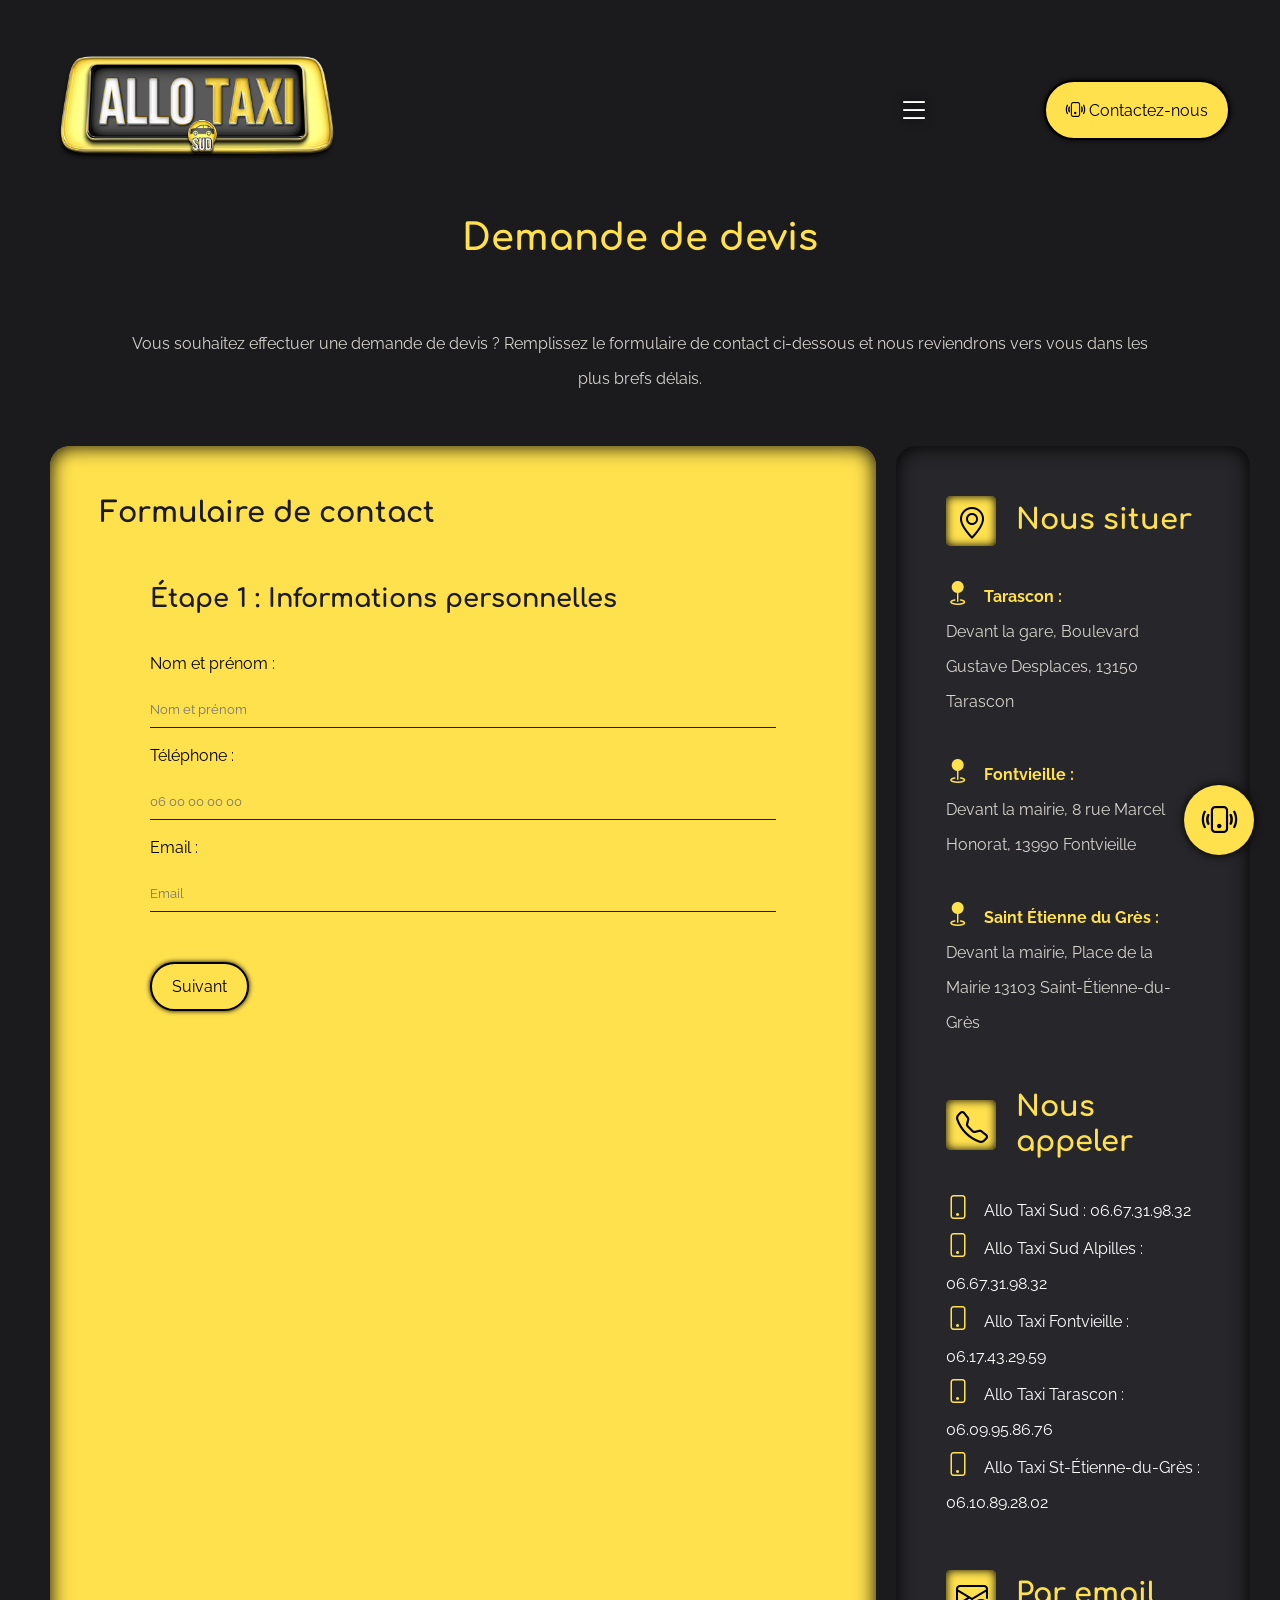
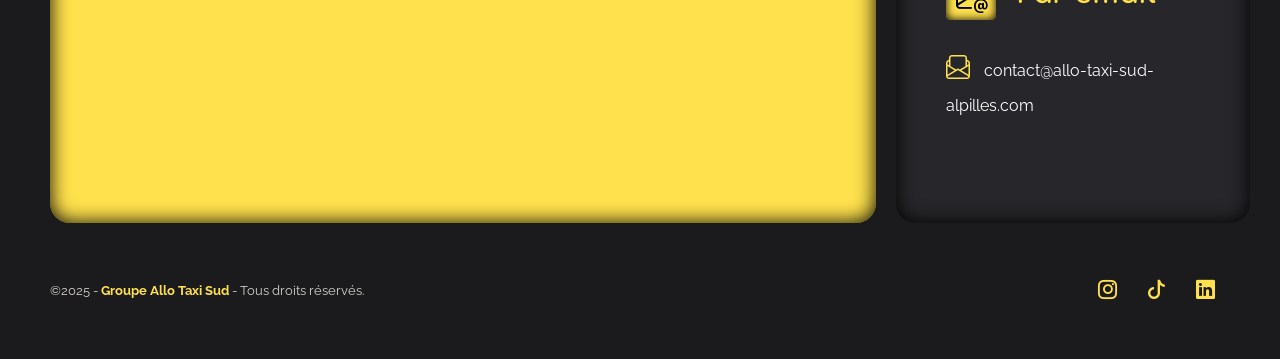
==== demande-de-devis.html @ 27129e54 "Modif styles, images, ajout pages" ====
<!DOCTYPE html>
<html lang="fr">
  <head>
    <meta charset="UTF-8" />
    <meta name="viewport" content="width=device-width, initial-scale=1.0" />
    <title>
      Demande de devis | Allo Taxi Sud Alpilles - Votre taxi 7 jours/7 à
      Tarascon, Fontvieille Saint-Étienne-du-Grès & les Alpilles
    </title>
    <meta
      name="description"
      content="Obtenez un devis gratuit pour votre trajet avec Allo Taxi Sud Alpilles. Disponible 7j/7 à Tarascon, Fontvieille, Saint-Étienne-du-Grès et dans toute la région des Alpilles. Trajets toutes distances, confort et ponctualité garantis." />
    <meta
      name="keywords"
      content="demande de devis taxi, taxi Tarascon, taxi Fontvieille, taxi Saint-Étienne-du-Grès, taxi Alpilles, taxi VTC Alpilles, transport médical, devis transport VSL, devis taxi mariage, Allo Taxi Sud, devis taxi personnalisé" />

    <meta name="author" content="Allo Taxi Sud" />
    <meta name="robots" content="index, follow" />
    <link rel="canonical" href="https://www.allo-taxi-sud-alpilles.com/" />
    <meta name="language" content="fr" />

    <!-- Favicon -->
    <link
      rel="shortcut icon"
      href="./assets/images/allo-taxi-favicon.png"
      type="image/png" />

    <!-- Open Graph (Facebook & LinkedIn) -->
    <meta
      property="og:title"
      content="Demande de devis | Allo Taxi Sud Alpilles" />
    <meta
      property="og:description"
      content="Besoin d’un devis taxi à Tarascon, Fontvieille, ou les Alpilles ? Obtenez votre estimation gratuite avec Allo Taxi Sud Alpilles, service 7j/7." />
    <meta property="og:type" content="website" />
    <meta
      property="og:url"
      content="https://www.allo-taxi-sud-alpilles.com/demande-de-devis.html" />
    <meta
      property="og:image"
      content="https://www.allo-taxi-sud-alpilles.com/assets/images/logo-allo-taxi.png" />
    <meta property="og:locale" content="fr_FR" />

    <!-- Twitter Card -->
    <meta name="twitter:card" content="summary_large_image" />
    <meta
      name="twitter:title"
      content="Demande de devis | Allo Taxi Sud Alpilles" />
    <meta
      name="twitter:description"
      content="Remplissez notre formulaire pour un devis rapide et gratuit pour vos trajets toutes distances dans les Alpilles." />
    <meta
      name="twitter:image"
      content="https://www.allo-taxi-sud-alpilles.com/assets/images/logo-allo-taxi.png" />
    <meta name="twitter:site" content="@AlloTaxiSud" />

    <!-- PWA / Apple mobile settings -->
    <meta name="apple-mobile-web-app-title" content="Allo Taxi Sud" />
    <meta name="apple-mobile-web-app-capable" content="yes" />
    <meta name="theme-color" content="#1b1b1e" />
    <link rel="shortcut icon" href="./assets/images/allo-taxi-favicon.png" />
    <link
      rel="stylesheet"
      href="https://cdn.jsdelivr.net/npm/bootstrap-icons@1.12.1/font/bootstrap-icons.min.css" />

    <link rel="stylesheet" href="./assets/styles/index.css" />
  </head>
  <body id="demande-de-devis">
    <header>
      <a href="./index.html">
        <div class="logo">
          <img
            src="./assets/images/logo-allo-taxi.png"
            loading="lazy"
            alt="Logo Allo Taxi Sud" />
        </div>
      </a>
      <div class="navigation">
        <div class="toggle-nav">
          <i id="opennav" class="bi bi-list"></i>
          <i id="closenav" class="bi bi-x-circle"></i>
        </div>
        <nav>
          <ul>
            <li>
              <a href="./index.html"><i class="bi bi-house"></i> </a>
            </li>
            <li><a href="./index.html#a-propos">Qui sommes-nous ?</a></li>
            <li><a href="./index.html#services"> Nos services </a></li>
            <li><a href="./index.html#nos-vehicules"> Nos véhicules </a></li>
            <li><a href="./demande-de-devis.html"> Demande de Devis </a></li>
          </ul>
        </nav>
      </div>
      <div class="button-header">
        <a class="button-link" href="tel:+33667319832"
          ><i class="bi bi-phone-vibrate"></i> Contactez-nous</a
        >
      </div>
    </header>
    <main role="main">
      <div class="title-page">
        <h1>Demande de devis</h1>
      </div>

      <div class="intro">
        <p>
          Vous souhaitez effectuer une demande de devis ? Remplissez le
          formulaire de contact ci-dessous et nous reviendrons vers vous dans
          les plus brefs délais.
        </p>
      </div>

      <div id="demande-grid">
        <section class="card-yellow">
          <h2>Formulaire de contact</h2>
          <form
            action="https://formspree.io/f/xkgrpjwk"
            method="POST"
            id="multiStepForm">
            <div class="form-step active">
              <h3>Étape 1 : Informations personnelles</h3>
              <label for="name">Nom et prénom : </label>
              <input
                type="text"
                name="name"
                id="name"
                placeholder="Nom et prénom"
                required />

              <label for="telephone">Téléphone :</label>
              <input
                type="tel"
                name="telephone"
                id="telephone"
                placeholder="06 00 00 00 00"
                required />

              <label for="email"> Email : </label>
              <input
                type="email"
                name="email"
                id="email"
                placeholder="Email"
                required />
              <div class="flex-box">
                <button type="button" class="next button-simple">
                  Suivant
                </button>
              </div>
            </div>

            <div class="form-step">
              <h3>Informations sur le trajet</h3>
              <label for="date-depart"> Date de départ : </label>
              <input type="date" name="date-depart" id="date-depart" required />

              <label for="heure-depart">Heure de départ : </label>
              <input
                type="time"
                name="heure-depart"
                id="heure-depart"
                required />

              <label for="lieu-depart"> Lieu de départ : </label>
              <input type="text" name="lieu-depart" id="lieu-depart" required />

              <label for="lieu-destination">
                Destination (lieu d'arrivée) :
              </label>
              <input
                type="text"
                name="lieu-destination"
                id="lieu-destination"
                required />

              <label for="type-de-trajet"> Type de trajet : </label>
              <select name="type-de-trajet" id="type-de-trajet" required>
                <option value="selector" disabled selected>
                  Sélectionner un type de trajet
                </option>
                <option value="aller">Aller</option>
                <option value="retour">Aller-retour</option>
              </select>

              <label for="heure-retour">
                Heure de retour prévue (si retour uniquement) :
              </label>
              <input type="time" name="heure-retour" id="heure-retour" />

              <div class="flex-box">
                <button type="button" class="prev button-simple">
                  Précédent
                </button>
                <button type="button" class="next button-simple">
                  Suivant
                </button>
              </div>
            </div>

            <div class="form-step">
              <h3>Informations sur le(s) passager(s)</h3>
              <label for="nb-passagers"> Nombre(s) de passager(s) : </label>
              <input
                type="number"
                name="nb-passagers"
                id="nb-passagers"
                min="1"
                max="100"
                required />

              <label for="nb-passagers-mobilite-reduite">
                Nombre(s) de passager(s) à mobilité réduite :
              </label>
              <input
                type="number"
                name="nb-passagers-mobilite-reduite"
                id="nb-passagers-mobilite-reduite"
                min="0"
                max="100"
                required />

              <label for="nb-enfants">
                Nombre(s) d'enfant(s) de moins de 12 ans :
              </label>
              <input
                type="number"
                name="nb-enfants"
                id="nb-enfants"
                min="0"
                max="100"
                required />

              <label for="nb-sieges-enfants">
                Nombre(s) de siège(s) enfant nécessaire(s) :</label
              >
              <input
                type="number"
                name="nb-sieges-enfants"
                id="nb-sieges-enfants"
                min="0"
                max="100"
                required />

              <label for="nb-bebe-enfants">
                Nombre(s) de siège(s) bébé nécessaire(s) :
              </label>
              <input
                type="number"
                name="nb-bebe-enfants"
                id="nb-bebe-enfants"
                min="0"
                max="100"
                required />

              <label for="nb-bagages"> Nombre(s) de bagage(s) : </label>
              <input
                type="number"
                name="nb-bagages"
                id="nb-bagages"
                min="0"
                max="100"
                required />
              <div class="flex-box">
                <button type="button" class="prev button-simple">
                  Précédent
                </button>
                <button type="button" class="next button-simple">
                  Suivant
                </button>
              </div>
            </div>

            <div class="form-step">
              <h3>Informations complémentaires</h3>
              <label for="message">Précisez votre demande si besoin : </label>
              <textarea
                name="message"
                id="message"
                cols="30"
                rows="5"
                placeholder="Précisez votre demande si besoin..."
                required></textarea>
              <div class="flex-box">
                <button type="button" class="prev button-simple">
                  Précédent
                </button>
                <button type="submit" class="button-simple">
                  Envoyer ma demande
                </button>
              </div>
            </div>
          </form>
        </section>
        <section class="card" id="coordonnes">
          <div class="item-contact">
            <div class="title-item">
              <i class="bi bi-geo-alt"></i>
              <h2>Nous situer</h2>
            </div>
            <ul>
              <li>
                <i class="bi bi-geo-fill"></i>
                <span> Tarascon : </span><br />
                Devant la gare, Boulevard Gustave Desplaces, 13150 Tarascon
                <br /><br />
              </li>
              <li>
                <i class="bi bi-geo-fill"></i>
                <span> Fontvieille : </span><br />
                Devant la mairie, 8 rue Marcel Honorat, 13990 Fontvieille
                <br /><br />
              </li>
              <li>
                <i class="bi bi-geo-fill"></i>
                <span> Saint Étienne du Grès : </span><br />
                Devant la mairie, Place de la Mairie 13103 Saint-Étienne-du-Grès
              </li>
            </ul>
          </div>
          <div class="item-contact">
            <div class="title-item">
              <i class="bi bi-telephone"></i>
              <h2>Nous appeler</h2>
            </div>
            <ul>
              <li>
                <i class="bi bi-phone"></i>

                <a href="tel:0667319832">Allo Taxi Sud : 06.67.31.98.32</a>
              </li>
              <li>
                <i class="bi bi-phone"></i>

                <a href="tel:0667319832"
                  >Allo Taxi Sud Alpilles : 06.67.31.98.32</a
                >
              </li>
              <li>
                <i class="bi bi-phone"></i>

                <a href="tel:0617432959"
                  >Allo Taxi Fontvieille : 06.17.43.29.59</a
                >
              </li>
              <li>
                <i class="bi bi-phone"></i>

                <a href="tel:0609958676">Allo Taxi Tarascon : 06.09.95.86.76</a>
              </li>
              <li>
                <i class="bi bi-phone"></i>

                <a href="tel:0610892802">
                  Allo Taxi St-Étienne-du-Grès : 06.10.89.28.02</a
                >
              </li>
            </ul>
          </div>
          <div class="item-contact">
            <div class="title-item">
              <i class="bi bi-envelope-at"></i>
              <h2>Par email</h2>
            </div>
            <ul>
              <li>
                <i class="bi bi-envelope-paper"></i>

                <a href="mailto:contact@allo-taxi-sud-alpilles.com">
                  contact@allo-taxi-sud-alpilles.com</a
                >
              </li>
            </ul>
          </div>
        </section>
      </div>
    </main>
    <footer>
      <div class="copyright">
        <p>
          ©2025 - <a href="./index.html">Groupe Allo Taxi Sud</a> - Tous droits
          réservés.
        </p>
      </div>
      <div class="link-social">
        <ul>
          <!-- <li>
            <a href="https://www.facebook.com/allotaxisud"
              ><i class="bi bi-facebook"></i>
            </a>
          </li> -->
          <li>
            <a href="https://www.instagram.com/allotaxisud"
              ><i class="bi bi-instagram"></i>
            </a>
          </li>
          <li>
            <a href="https://www.tiktok.com/@allo_taxi_sud"
              ><i class="bi bi-tiktok"></i
            ></a>
          </li>
          <li>
            <a href="https://www.linkedin.com/in/allo-taxi-sud-80b5ba364/"
              ><i class="bi bi-linkedin"></i
            ></a>
          </li>
        </ul>
      </div>
    </footer>
    <div class="button-call">
      <a href="tel:0667319832"><i class="bi bi-phone-vibrate"></i></a>
    </div>

    <script src="./assets/js/index.js"></script>
  </body>
</html>
---- assets/styles/index.css ----
@font-face {
  font-family: "comfortaa";
  src: url(../fonts/comfortaa.ttf);
}
@font-face {
  font-family: "raleway";
  src: url(../fonts/raleway.ttf);
}
* {
  margin: 0;
  padding: 0;
  box-sizing: border-box;
  font-family: "raleway", "Trebuchet MS", "Lucida Sans Unicode", "Lucida Grande", "Lucida Sans", Arial, sans-serif;
  line-height: 35px;
}

body {
  background: #1b1b1e;
  color: #d7d4cc;
  position: relative;
}

h1,
h2,
h3,
h4,
h5,
h6 {
  font-family: "comfortaa", "Trebuchet MS", "Lucida Sans Unicode", "Lucida Grande", "Lucida Sans", Arial, sans-serif;
  margin-bottom: 20px;
}

h1 {
  font-size: 2.3rem;
}

h2 {
  font-size: 1.8rem;
  padding-bottom: 30px;
}

h3 {
  font-size: 1.6rem;
}

h4 {
  font-size: 1.4rem;
}

h5 {
  font-size: 1.2rem;
}

h6 {
  font-size: 1rem;
}

p,
a,
button {
  font-size: 1rem;
}

a,
button {
  cursor: pointer;
}

a {
  text-decoration: none;
}

header {
  padding: 50px 50px 0;
  display: grid;
  grid-template-columns: 1fr 5fr 1fr;
  gap: 10px;
  align-items: center;
}
header i {
  font-size: 1.2rem;
  font-weight: bold;
}
@media screen and (max-width: 1300px) {
  header {
    grid-template-columns: 1fr 2fr 1fr;
  }
}
@media screen and (max-width: 900px) {
  header {
    grid-template-columns: 2fr 1fr 3fr;
  }
}
header .logo {
  display: flex;
  justify-content: center;
  align-items: center;
}
header .logo img {
  width: 100%;
  transition: 0.2s ease;
}
header .logo img:hover {
  transform: scale(1.1);
  filter: drop-shadow(0 0 5px #fff);
}
header .navigation {
  display: flex;
  justify-content: end;
  align-items: center;
}
header .navigation .toggle-nav {
  display: none;
}
@media screen and (max-width: 1300px) {
  header .navigation .toggle-nav {
    display: flex;
    justify-content: end;
    text-align: left;
    position: absolute;
  }
}
header .navigation .toggle-nav i {
  font-size: 2rem;
  color: #fff;
  text-shadow: 0 0 10px #000;
}
header .navigation .toggle-nav #closenav {
  display: none;
}
@media screen and (max-width: 1300px) {
  header .navigation nav {
    display: none;
    width: 100%;
  }
}
header .navigation nav ul {
  display: flex;
  justify-content: center;
  align-items: center;
}
@media screen and (max-width: 1300px) {
  header .navigation nav ul {
    flex-direction: column;
    justify-content: center;
    align-items: center;
    top: 50px;
    background: #ffe14d;
  }
}
header .navigation nav ul li {
  list-style: none;
}
header .navigation nav ul li a {
  color: #fff;
  padding: 10px 20px;
  border-radius: 50px;
  transition: 0.2s ease;
  border: 2px solid transparent;
}
header .navigation nav ul li a:hover {
  border: 2px solid #000;
  background: #ffe14d;
  color: #000;
  transition: 0.2s ease;
  box-shadow: inset 0 0 5px #000;
}
header .button-header {
  display: flex;
  justify-content: end;
  align-items: center;
}
header .button-header button {
  display: flex;
  justify-content: center;
  align-items: center;
}
header .button-header button a {
  padding: 5px 20px;
}

footer {
  width: 100%;
  padding: 0 50px 50px;
  display: flex;
  justify-content: space-between;
  align-items: center;
}
@media screen and (max-width: 600px) {
  footer {
    display: block;
    text-align: center;
  }
}
footer p {
  font-size: 0.8rem;
}
@media screen and (max-width: 600px) {
  footer p {
    padding-bottom: 30px;
  }
}
footer p a {
  font-size: 0.8rem;
  color: #ffe14d;
  font-weight: bold;
  transition: 0.2s ease;
}
footer p a:hover {
  color: #fff;
}
footer ul {
  display: flex;
  justify-content: center;
  align-items: center;
}
footer ul li {
  list-style: none;
  padding: 0 5px;
}
footer ul li a {
  padding: 10px;
  color: #ffe14d;
  font-size: 1.2rem;
  border-radius: 10px;
  transition: 0.2s ease;
}
footer ul li a:hover {
  background: #ffe14d;
  color: #000;
  box-shadow: inset 0 0 5px #000;
}

.card,
.card-yellow {
  justify-content: center;
  align-items: center;
  margin: 50px;
  padding: 50px;
  border-radius: 20px;
  box-shadow: inset 0 0 20px #000;
}

.card {
  background: #27272b;
}
.card h1,
.card h2,
.card h3,
.card h4,
.card h5,
.card h6 {
  color: #ffe14d;
}
.card p,
.card a {
  color: #fff;
}

.card-yellow {
  background: #ffe14d;
}
.card-yellow h1,
.card-yellow h2,
.card-yellow h3,
.card-yellow h4,
.card-yellow h5,
.card-yellow h6 {
  color: #1b1b1e;
}
.card-yellow p,
.card-yellow a {
  color: #1b1b1e;
}

.cta {
  text-align: center;
}
.cta p {
  margin-bottom: 50px;
}

.button-simple {
  padding: 10px 20px;
  border: 2px solid #000;
  border-radius: 50px;
  background: #ffe14d;
  box-shadow: 0 0 5px #000;
  color: #000;
  transition: 0.2s ease;
}
.button-simple:hover {
  box-shadow: inset 0 0 5px #000;
}

.button-link {
  padding: 10px 20px;
  border: 2px solid #000;
  border-radius: 50px;
  box-shadow: 0 0 5px #000;
  background: #ffe14d;
  color: #000 !important;
  transition: 0.2s ease;
}
.button-link:hover {
  box-shadow: inset 0 0 5px #000;
}

.button-call {
  display: flex;
  justify-content: center;
  align-items: center;
  width: 70px;
  height: 70px;
  position: fixed;
  bottom: 5%;
  right: 2%;
  background: #ffe14d;
  box-shadow: 0 0 10px #000;
  color: #000;
  border-radius: 50%;
  transition: 0.2s ease;
}
.button-call a {
  display: flex;
  justify-content: center;
  align-items: center;
}
.button-call a i {
  font-size: 2.2rem;
  color: black;
}
.button-call:hover {
  box-shadow: inset 0 0 10px #000;
}

.title-page {
  width: 80%;
  margin: 50px auto;
  display: flex;
  justify-content: center;
  align-items: center;
  color: #ffe14d;
}

.intro {
  width: 80%;
  margin: 0 auto 50px;
  display: flex;
  justify-content: center;
  align-items: center;
  flex-direction: column;
  text-align: center;
}

.home #hero,
.home #tarifs-et-forfaits,
.home #reservation,
.home #nos-vehicules,
.home #actualites-et-blog {
  display: grid;
  grid-template-columns: 60% 40%;
  gap: 20px;
  padding: 0 !important;
}
.home #hero .text,
.home #tarifs-et-forfaits .text,
.home #reservation .text,
.home #nos-vehicules .text,
.home #actualites-et-blog .text {
  padding: 50px;
}
.home #hero .text p,
.home #tarifs-et-forfaits .text p,
.home #reservation .text p,
.home #nos-vehicules .text p,
.home #actualites-et-blog .text p {
  padding-bottom: 30px;
}
.home #hero img,
.home #tarifs-et-forfaits img,
.home #reservation img,
.home #nos-vehicules img,
.home #actualites-et-blog img {
  width: 100%;
  height: 100%;
  border-radius: 0 10px 10px 0;
}
.home #hero h2 {
  padding-bottom: 0;
}
.home #services .services-grid {
  display: grid;
  grid-template-columns: repeat(4, 1fr);
  gap: 20px;
}
.home #services .services-grid .service-item {
  display: flex;
  flex-direction: column;
  justify-content: center;
  align-items: center;
  padding: 30px;
  border-radius: 10px;
  box-shadow: inset 0 0 20px #000;
  text-align: center;
}
.home #services .services-grid .service-item i {
  padding-bottom: 20px;
  color: #ffe14d;
  font-size: 2.2rem;
}
.home #tarifs-et-forfaits .grid-tarif {
  display: grid;
  grid-template-columns: repeat(2, 1fr);
  gap: 20px;
}
.home #tarifs-et-forfaits .grid-tarif div {
  display: flex;
  flex-direction: column;
  justify-content: center;
  align-items: center;
  padding: 30px;
  border-radius: 10px;
  box-shadow: inset 0 0 20px #000;
  text-align: left;
}
.home #tarifs-et-forfaits .grid-tarif div h3 {
  color: #fff;
}
.home #tarifs-et-forfaits .grid-tarif div p {
  padding-bottom: 0;
  text-align: justify;
}
.home #reservation {
  grid-template-columns: 40% 60% !important;
}
.home #reservation img {
  border-radius: 10px 0 0 10px;
}
.home #reservation .grid-reservation div {
  padding: 20px 20px 0;
  margin: 20px 0;
  border-left: 10px solid #1b1b1e;
  border-radius: 0;
}
.home #reservation .grid-reservation div:nth-child(2) {
  margin-left: 40px;
}
.home #reservation .grid-reservation div:nth-child(3) {
  margin-left: 80px;
}
.home #a-propos .grid-a-propos {
  display: grid;
  grid-template-columns: repeat(3, 1fr);
  gap: 20px;
}
.home #a-propos .grid-a-propos .item-text {
  display: flex;
  flex-direction: column;
  justify-content: center;
  align-items: center;
  padding: 30px;
  border-radius: 10px;
  box-shadow: inset 0 0 20px #000;
  text-align: center;
}
.home #a-propos .grid-a-propos .item-text span {
  padding: 30px;
  margin-bottom: 30px;
  border-radius: 50%;
  background: #1b1b1e;
  width: 150px;
  height: 150px;
  display: flex;
  justify-content: center;
  align-items: center;
  color: #ffe14d;
  font-size: 3rem;
  box-shadow: 0 0 10px #000;
}
.home #a-propos .text p {
  margin-top: 50px;
  text-align: justify;
}
.home #zones .grid-zone {
  display: grid;
  grid-template-columns: repeat(2, 1fr);
}
.home #zones .grid-zone .zone-item {
  display: grid;
  grid-template-columns: repeat(2, 1fr);
  justify-content: center;
  align-items: center;
}
.home #nos-vehicules {
  grid-template-columns: 40% 60%;
  padding: 0 !important;
}
.home #nos-vehicules img {
  border-radius: 10px 0 0 10px;
}
.home #nos-vehicules #grid-auto {
  padding: 50px;
}
.home #nos-vehicules #grid-auto #item-auto {
  display: grid;
  grid-template-columns: 1fr 5fr;
  justify-content: center;
  align-items: center;
}
.home #nos-vehicules #grid-auto #item-auto .ico-auto {
  width: 100px;
  height: 150px;
  display: flex;
  justify-content: center;
  align-items: center;
  -webkit-clip-path: polygon(50% 20%, 100% 0, 100% 80%, 50% 100%, 0 80%, 0 0);
          clip-path: polygon(50% 20%, 100% 0, 100% 80%, 50% 100%, 0 80%, 0 0);
  background: #1b1b1e;
}
.home #nos-vehicules #grid-auto #item-auto .ico-auto i {
  font-size: 2.2rem;
}
.home #temoignages .clients-grid {
  display: grid;
  grid-template-columns: repeat(3, 1fr);
  gap: 20px;
}
.home #temoignages .clients-grid .client-item {
  box-shadow: inset 0 0 20px #000;
  padding: 20px;
  border-radius: 10px;
}
.home #temoignages .clients-grid .client-item img {
  width: 100%;
  border-radius: 10px;
  margin-bottom: 20px;
}
.home #temoignages .clients-grid .client-item h3,
.home #temoignages .clients-grid .client-item p {
  text-align: center;
}
.home #actualites-et-blog {
  grid-template-columns: 40% 60%;
  padding: 0 !important;
}
.home #actualites-et-blog img {
  border-radius: 10px 0 0 10px;
}
.home #actualites-et-blog .text-actus {
  padding: 50px;
}
.home #actualites-et-blog .text-actus .actu-item {
  display: grid;
  grid-template-columns: 10% 80%;
  gap: 20px;
  margin-top: 50px;
  position: relative;
}
.home #actualites-et-blog .text-actus .actu-item i {
  background: #1b1b1e;
  width: 40px;
  height: 40px;
  display: flex;
  justify-content: center;
  align-items: center;
  border-radius: 50%;
  font-size: 1.3rem;
  box-shadow: 0 0 5px #000;
}
.home #actualites-et-blog .text-actus .actu-item i:after {
  content: "";
  top: 40px;
  height: 100%;
  position: absolute;
  border-left: 3px solid #1b1b1e;
}
.home #actualites-et-blog .text-actus .actu-item h3 {
  position: relative;
}
.home #actualites-et-blog .text-actus .actu-item h3:after {
  content: "";
  top: 50%;
  left: -50px;
  width: 50px;
  height: 100%;
  position: absolute;
  border-top: 3px solid #1b1b1e;
}
.home #faq h2 {
  padding: 0 !important;
}
.home #faq .question {
  cursor: pointer;
  transition: 0.2s ease;
}
.home #faq .question:hover {
  font-weight: bold;
}
.home #faq .reponse {
  display: none;
  padding-left: 20px;
  border-left: 1px solid #fff;
  padding-bottom: 20px;
}
.home #faq .reponse p {
  color: #27272b;
}
.home #faq .reponse ul li {
  list-style-position: inside;
  color: #27272b;
}
.home #faq .reponse a {
  font-weight: bold;
}

#demande-de-devis #demande-grid {
  display: grid;
  grid-template-columns: 70% 30%;
  margin: 50px;
  gap: 20px;
}
#demande-de-devis #demande-grid section {
  margin: 0 !important;
}
#demande-de-devis form {
  padding: 0 50px 20px;
  border-radius: 10px;
}
#demande-de-devis form .form-step {
  display: none;
}
#demande-de-devis form .form-step.active {
  display: block;
}
#demande-de-devis form label {
  width: 100%;
  color: #000;
  display: block;
  padding: 10px 0;
}
#demande-de-devis form input,
#demande-de-devis form select,
#demande-de-devis form textarea {
  border-radius: 0px;
  background: none;
  transition: 0.2s ease;
}
#demande-de-devis form input:hover, #demande-de-devis form input:focus, #demande-de-devis form input:active,
#demande-de-devis form select:hover,
#demande-de-devis form select:focus,
#demande-de-devis form select:active,
#demande-de-devis form textarea:hover,
#demande-de-devis form textarea:focus,
#demande-de-devis form textarea:active {
  outline: none;
}
#demande-de-devis form input,
#demande-de-devis form select {
  width: 100%;
  border-bottom: 1px solid #1b1b1e;
  border-top: none;
  border-left: none;
  border-right: none;
}
#demande-de-devis form input:hover, #demande-de-devis form input:focus, #demande-de-devis form input:active,
#demande-de-devis form select:hover,
#demande-de-devis form select:focus,
#demande-de-devis form select:active {
  border-bottom: 2px solid #000;
}
#demande-de-devis form select {
  padding: 10px;
}
#demande-de-devis form textarea {
  display: block;
  padding: 0 10px;
  border: 1px solid #1b1b1e;
  border-radius: 5px;
  width: 100%;
}
#demande-de-devis form .flex-box {
  display: flex;
  justify-content: space-between;
}
#demande-de-devis form .flex-box button {
  margin-top: 50px;
  padding: 5px 20px;
}
#demande-de-devis #coordonnes .item-contact {
  margin-bottom: 50px;
}
#demande-de-devis #coordonnes .item-contact .title-item {
  display: grid;
  grid-template-columns: 50px 80%;
  align-items: center;
  gap: 20px;
  margin-bottom: 30px;
}
#demande-de-devis #coordonnes .item-contact .title-item i {
  width: 50px;
  height: 50px;
  background: #ffe14d;
  font-size: 2rem;
  color: #000;
  padding: 10px;
  border-radius: 5px;
  box-shadow: inset 0 0 10px #000;
}
#demande-de-devis #coordonnes .item-contact .title-item h2 {
  margin: 0 !important;
  padding: 0 !important;
}
#demande-de-devis #coordonnes .item-contact ul li {
  list-style: none;
}
#demande-de-devis #coordonnes .item-contact ul li i {
  font-size: 1.5rem;
  color: #ffe14d;
  margin-right: 10px;
}
#demande-de-devis #coordonnes .item-contact ul li span {
  color: #ffe14d;
  font-weight: bold;
}

.articles .menu-villes {
  padding: 20px;
}
.articles .menu-villes ul {
  display: flex;
  justify-content: center;
  align-items: center;
}
.articles .menu-villes ul li {
  list-style: none;
}
.articles .menu-villes ul li a {
  padding: 10px 20px;
  margin: 0 10px;
}
.articles h2 {
  text-align: center;
}
.articles h3 {
  padding: 50px 0;
  margin: 0;
}
.articles h3:first-of-type {
  padding: 0 0 50px;
}
.articles .grid-events {
  display: grid;
  grid-template-columns: 1fr;
  gap: 20px;
}
.articles .grid-events .event-item {
  box-shadow: inset 0 0 10px #000;
  padding: 20px;
  border-radius: 10px;
  display: flex;
  justify-content: center;
  align-items: center;
  flex-direction: column;
  text-align: center;
}/*# sourceMappingURL=index.css.map */
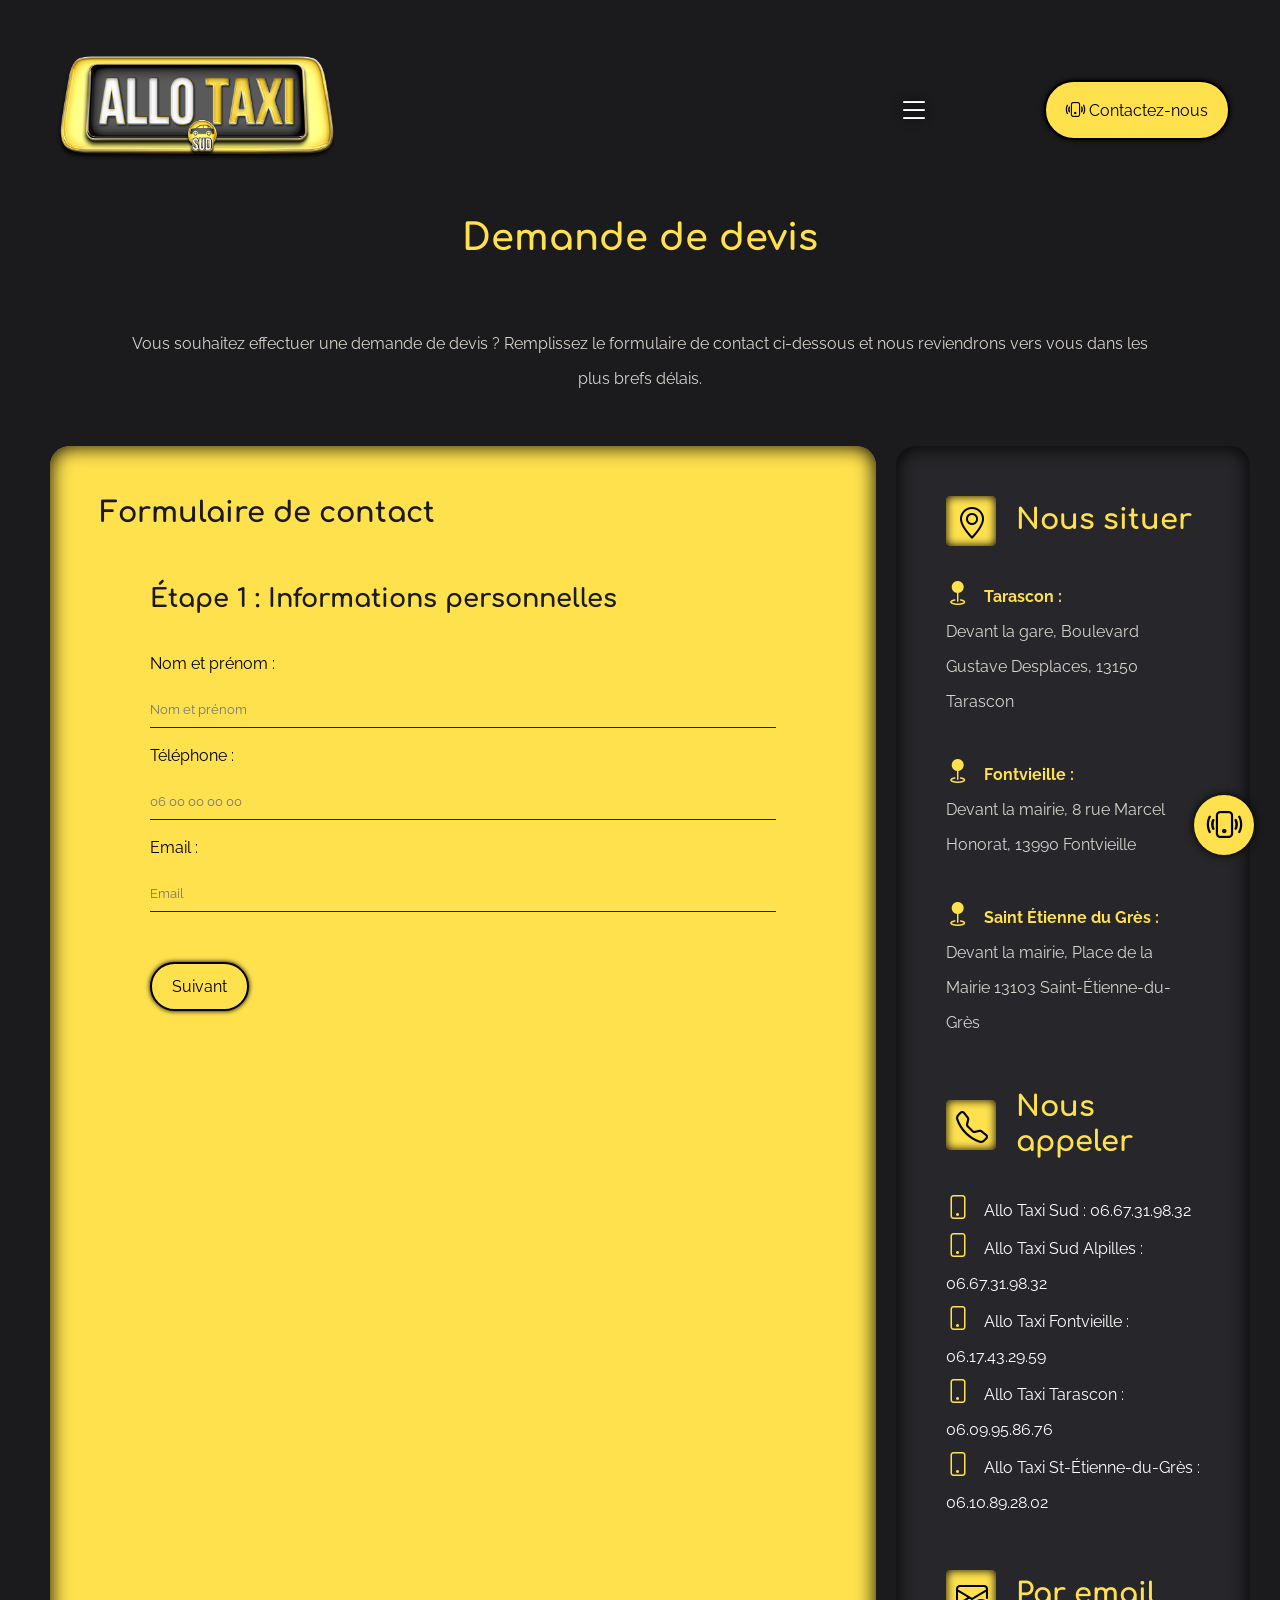
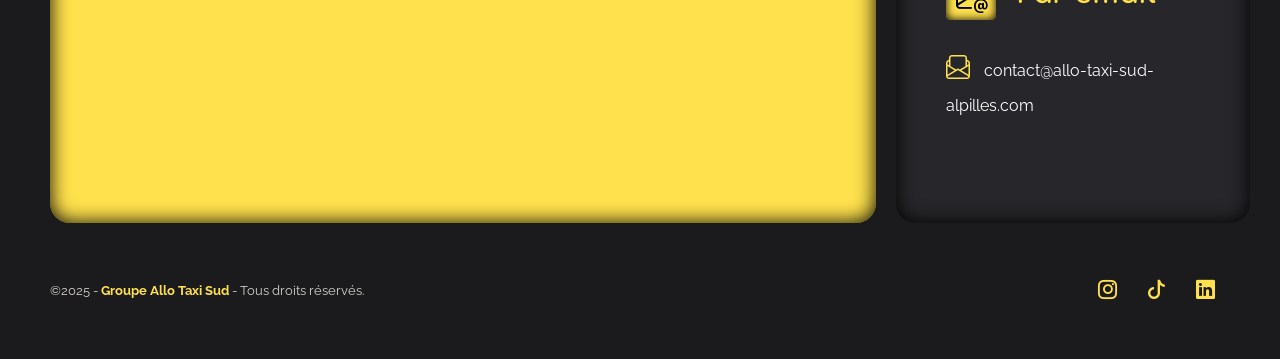
==== commit fd4d5998: "SEO" ====
--- a/demande-de-devis.html
+++ b/demande-de-devis.html
@@ -3,6 +3,8 @@
   <head>
     <meta charset="UTF-8" />
     <meta name="viewport" content="width=device-width, initial-scale=1.0" />
+
+    <!-- Titre et description -->
     <title>
       Demande de devis | Allo Taxi Sud Alpilles - Votre taxi 7 jours/7 à
       Tarascon, Fontvieille Saint-Étienne-du-Grès & les Alpilles
@@ -13,10 +15,11 @@
     <meta
       name="keywords"
       content="demande de devis taxi, taxi Tarascon, taxi Fontvieille, taxi Saint-Étienne-du-Grès, taxi Alpilles, taxi VTC Alpilles, transport médical, devis transport VSL, devis taxi mariage, Allo Taxi Sud, devis taxi personnalisé" />
-
     <meta name="author" content="Allo Taxi Sud" />
     <meta name="robots" content="index, follow" />
-    <link rel="canonical" href="https://www.allo-taxi-sud-alpilles.com/" />
+    <link
+      rel="canonical"
+      href="https://www.allo-taxi-sud-alpilles.com/demande-de-devis.html" />
     <meta name="language" content="fr" />
 
     <!-- Favicon -->
@@ -28,37 +31,37 @@
     <!-- Open Graph (Facebook & LinkedIn) -->
     <meta
       property="og:title"
-      content="Demande de devis | Allo Taxi Sud Alpilles" />
+      content="Allo Taxi Sud Alpilles – Taxi 7j/7 Tarascon, Fontvieille, Saint-Étienne-du-Grès et les Alpilles" />
     <meta
       property="og:description"
-      content="Besoin d’un devis taxi à Tarascon, Fontvieille, ou les Alpilles ? Obtenez votre estimation gratuite avec Allo Taxi Sud Alpilles, service 7j/7." />
+      content="Transport de qualité 24h/24 et 7j/7 sur réservation dans les Alpilles : Taxis, transferts aéroports, gares, tourisme, évènements, transport médical." />
     <meta property="og:type" content="website" />
     <meta
       property="og:url"
       content="https://www.allo-taxi-sud-alpilles.com/demande-de-devis.html" />
     <meta
       property="og:image"
-      content="https://www.allo-taxi-sud-alpilles.com/assets/images/logo-allo-taxi.png" />
+      content="https://www.allo-taxi-sud-alpilles.com/assets/images/homepage.png" />
     <meta property="og:locale" content="fr_FR" />
 
     <!-- Twitter Card -->
     <meta name="twitter:card" content="summary_large_image" />
     <meta
       name="twitter:title"
-      content="Demande de devis | Allo Taxi Sud Alpilles" />
+      content="Allo Taxi Sud Alpilles – Votre taxi de confiance 7j/7" />
     <meta
       name="twitter:description"
-      content="Remplissez notre formulaire pour un devis rapide et gratuit pour vos trajets toutes distances dans les Alpilles." />
+      content="Besoin d’un taxi dans les Alpilles ? Contactez Allo Taxi Sud : service de transport fiable, ponctuel et confortable." />
     <meta
       name="twitter:image"
-      content="https://www.allo-taxi-sud-alpilles.com/assets/images/logo-allo-taxi.png" />
-    <meta name="twitter:site" content="@AlloTaxiSud" />
+      content="https://www.allo-taxi-sud-alpilles.com/assets/images/homepage.png" />
 
     <!-- PWA / Apple mobile settings -->
     <meta name="apple-mobile-web-app-title" content="Allo Taxi Sud" />
     <meta name="apple-mobile-web-app-capable" content="yes" />
     <meta name="theme-color" content="#1b1b1e" />
-    <link rel="shortcut icon" href="./assets/images/allo-taxi-favicon.png" />
+
+    <!-- Styles -->
     <link
       rel="stylesheet"
       href="https://cdn.jsdelivr.net/npm/bootstrap-icons@1.12.1/font/bootstrap-icons.min.css" />
@@ -407,6 +410,11 @@
         </ul>
       </div>
     </footer>
+    <button
+      class="button-up"
+      onclick="window.scrollTo({ top: 0, behavior: 'smooth' })">
+      <i class="bi bi-arrow-up-short"></i>
+    </button>
     <div class="button-call">
       <a href="tel:0667319832"><i class="bi bi-phone-vibrate"></i></a>
     </div>
--- a/assets/styles/index.css
+++ b/assets/styles/index.css
@@ -306,32 +306,55 @@
   box-shadow: inset 0 0 5px #000;
 }
 
+.button-up,
 .button-call {
   display: flex;
   justify-content: center;
   align-items: center;
-  width: 70px;
-  height: 70px;
+  width: 60px;
+  height: 60px;
   position: fixed;
-  bottom: 5%;
-  right: 2%;
   background: #ffe14d;
   box-shadow: 0 0 10px #000;
   color: #000;
   border-radius: 50%;
   transition: 0.2s ease;
-}
-.button-call a {
-  display: flex;
-  justify-content: center;
-  align-items: center;
-}
-.button-call a i {
+  cursor: pointer;
+}
+.button-up i,
+.button-call i {
+  display: flex;
+  justify-content: center;
+  align-items: center;
   font-size: 2.2rem;
   color: black;
 }
+.button-up a,
+.button-call a {
+  display: flex;
+  justify-content: center;
+  align-items: center;
+}
+.button-up:hover,
 .button-call:hover {
   box-shadow: inset 0 0 10px #000;
+}
+
+.button-call {
+  bottom: 5%;
+  right: 2%;
+}
+
+.button-up {
+  bottom: 5%;
+  right: 7%;
+  display: none;
+  z-index: 1000;
+  transition: opacity 0.4s ease;
+}
+
+.button-up.show {
+  display: block;
 }
 
 .title-page {
@@ -739,6 +762,9 @@
   padding: 10px 20px;
   margin: 0 10px;
 }
+.articles ul li {
+  list-style-position: inside;
+}
 .articles h2 {
   text-align: center;
 }
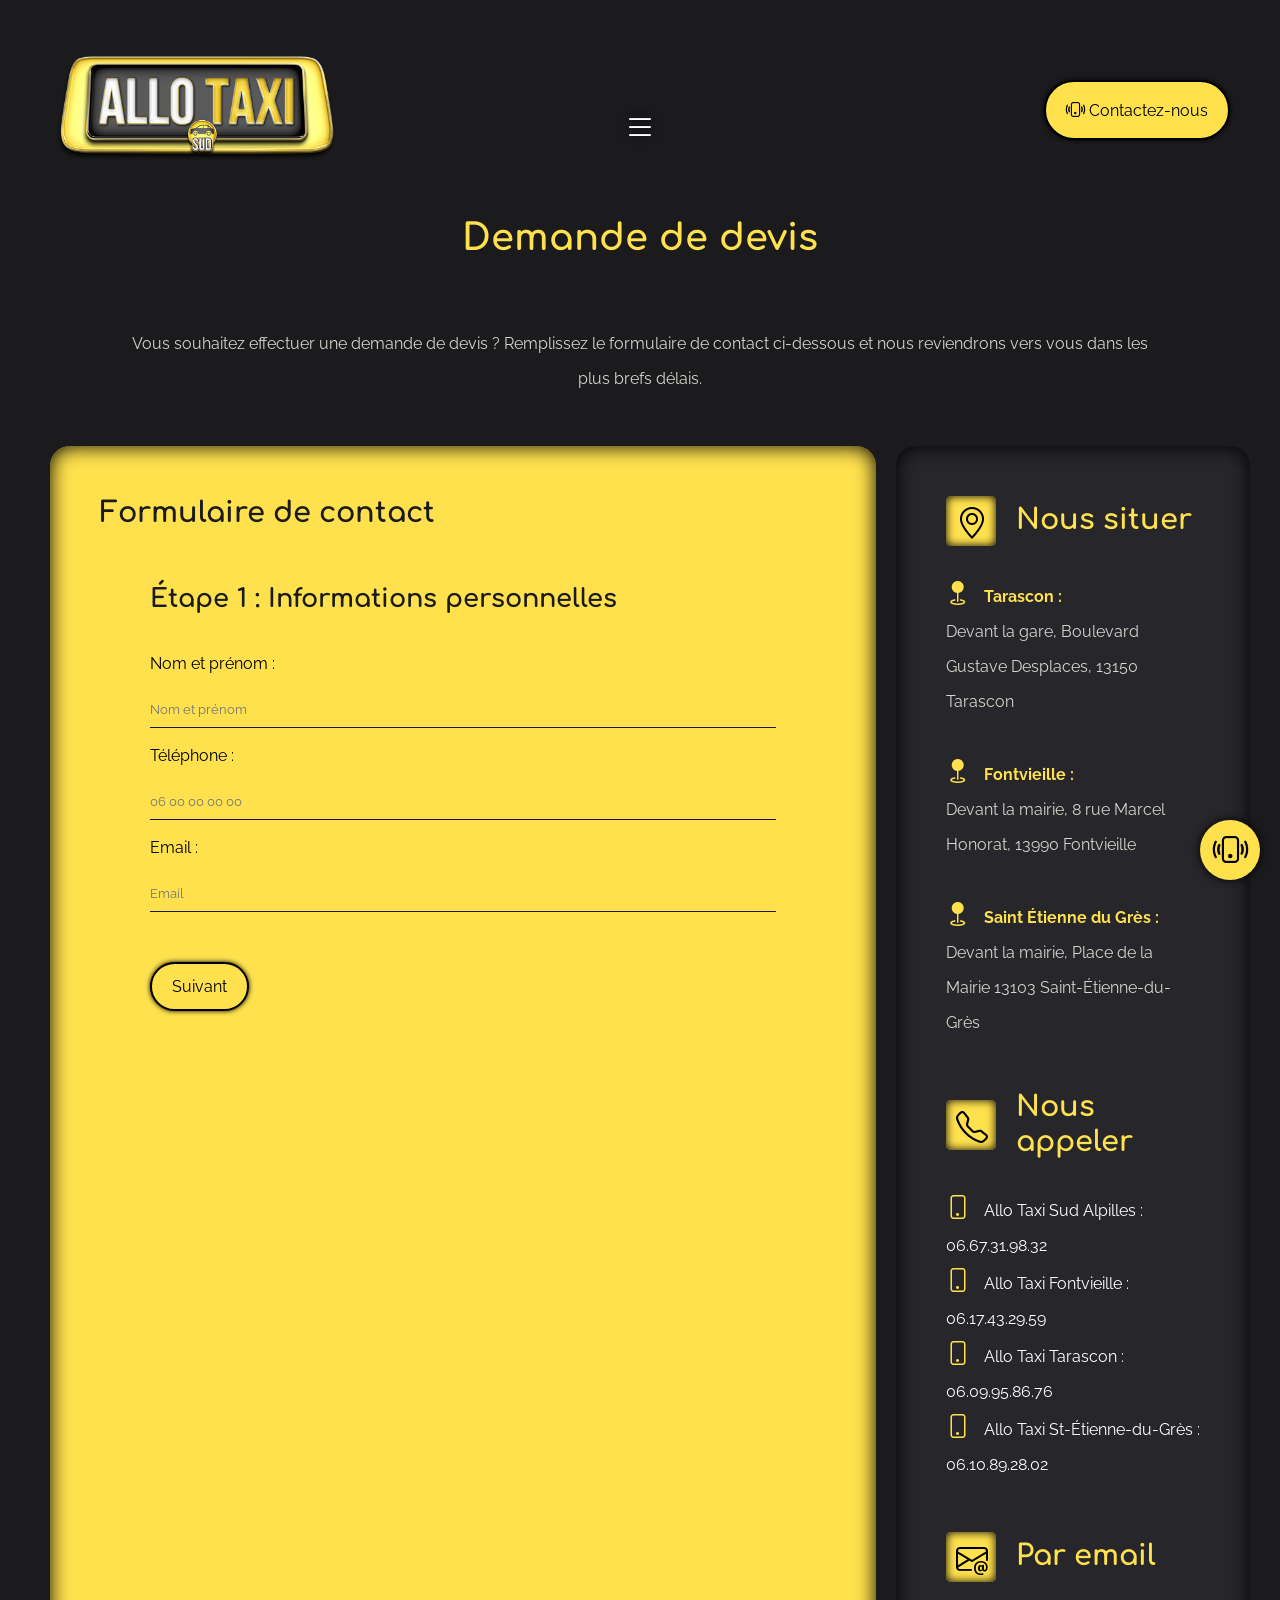
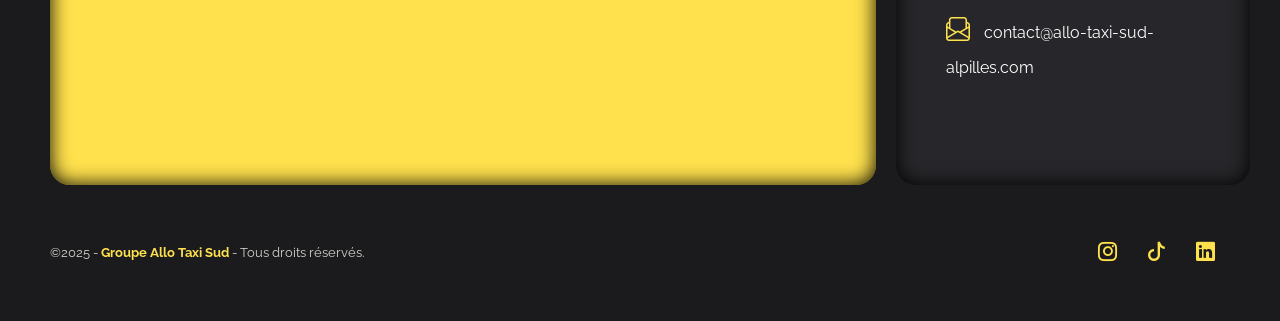
==== commit fff4f894: "correction" ====
--- a/demande-de-devis.html
+++ b/demande-de-devis.html
@@ -329,12 +329,6 @@
             <ul>
               <li>
                 <i class="bi bi-phone"></i>
-
-                <a href="tel:0667319832">Allo Taxi Sud : 06.67.31.98.32</a>
-              </li>
-              <li>
-                <i class="bi bi-phone"></i>
-
                 <a href="tel:0667319832"
                   >Allo Taxi Sud Alpilles : 06.67.31.98.32</a
                 >
--- a/assets/styles/index.css
+++ b/assets/styles/index.css
@@ -88,7 +88,8 @@
 }
 @media screen and (max-width: 900px) {
   header {
-    grid-template-columns: 2fr 1fr 3fr;
+    grid-template-columns: 1fr;
+    margin: 0 auto;
   }
 }
 header .logo {
@@ -100,6 +101,12 @@
   width: 100%;
   transition: 0.2s ease;
 }
+@media screen and (max-width: 900px) {
+  header .logo img {
+    width: 50%;
+    margin: 0 auto;
+  }
+}
 header .logo img:hover {
   transform: scale(1.1);
   filter: drop-shadow(0 0 5px #fff);
@@ -109,15 +116,25 @@
   justify-content: end;
   align-items: center;
 }
+@media screen and (max-width: 1300px) {
+  header .navigation {
+    justify-content: center;
+    margin: 30px;
+    display: block;
+  }
+}
 header .navigation .toggle-nav {
   display: none;
+  z-index: 100000000000000000000;
 }
 @media screen and (max-width: 1300px) {
   header .navigation .toggle-nav {
     display: flex;
     justify-content: end;
-    text-align: left;
+    text-align: center;
     position: absolute;
+    left: 50%;
+    transform: translateX(-50%);
   }
 }
 header .navigation .toggle-nav i {
@@ -131,7 +148,7 @@
 @media screen and (max-width: 1300px) {
   header .navigation nav {
     display: none;
-    width: 100%;
+    position: relative;
   }
 }
 header .navigation nav ul {
@@ -144,7 +161,12 @@
     flex-direction: column;
     justify-content: center;
     align-items: center;
+    position: absolute;
     top: 50px;
+    width: 100%;
+    padding: 20px;
+    border-radius: 10px;
+    box-shadow: 0 0 20px #000;
     background: #ffe14d;
   }
 }
@@ -158,6 +180,11 @@
   transition: 0.2s ease;
   border: 2px solid transparent;
 }
+@media screen and (max-width: 1300px) {
+  header .navigation nav ul li a {
+    color: #000;
+  }
+}
 header .navigation nav ul li a:hover {
   border: 2px solid #000;
   background: #ffe14d;
@@ -169,6 +196,12 @@
   display: flex;
   justify-content: end;
   align-items: center;
+}
+@media screen and (max-width: 900px) {
+  header .button-header {
+    justify-content: center;
+    margin-top: 30px;
+  }
 }
 header .button-header button {
   display: flex;
@@ -278,6 +311,18 @@
 }
 .cta p {
   margin-bottom: 50px;
+}
+@media screen and (max-width: 1100px) {
+  .cta p {
+    margin-bottom: 30px;
+  }
+}
+@media screen and (max-width: 1100px) {
+  .cta a {
+    display: block;
+    font-size: 0.9rem;
+    margin: 20px 0;
+  }
 }
 
 .button-simple {
@@ -341,13 +386,13 @@
 }
 
 .button-call {
-  bottom: 5%;
-  right: 2%;
+  bottom: 20px;
+  right: 20px;
 }
 
 .button-up {
-  bottom: 5%;
-  right: 7%;
+  bottom: 20px;
+  right: 100px;
   display: none;
   z-index: 1000;
   transition: opacity 0.4s ease;
@@ -364,6 +409,11 @@
   justify-content: center;
   align-items: center;
   color: #ffe14d;
+}
+@media screen and (max-width: 1100px) {
+  .title-page {
+    text-align: center;
+  }
 }
 
 .intro {
@@ -385,6 +435,16 @@
   grid-template-columns: 60% 40%;
   gap: 20px;
   padding: 0 !important;
+}
+@media screen and (max-width: 1100px) {
+  .home #hero,
+  .home #tarifs-et-forfaits,
+  .home #reservation,
+  .home #nos-vehicules,
+  .home #actualites-et-blog {
+    grid-template-columns: 1fr;
+    text-align: center;
+  }
 }
 .home #hero .text,
 .home #tarifs-et-forfaits .text,
@@ -409,13 +469,55 @@
   height: 100%;
   border-radius: 0 10px 10px 0;
 }
+@media screen and (max-width: 1100px) {
+  .home #hero img,
+  .home #tarifs-et-forfaits img,
+  .home #reservation img,
+  .home #nos-vehicules img,
+  .home #actualites-et-blog img {
+    border-radius: 0 0 10px 10px;
+  }
+}
 .home #hero h2 {
   padding-bottom: 0;
 }
+.home #hero a {
+  text-align: center;
+}
+@media screen and (max-width: 1100px) {
+  .home #hero a {
+    display: block;
+  }
+}
+.home #hero a:nth-of-type(2) {
+  margin-top: 20px;
+}
+@media screen and (max-width: 1100px) {
+  .home #hero img {
+    width: 95%;
+    margin: 0 auto;
+  }
+}
+@media screen and (max-width: 1100px) {
+  .home #services {
+    padding: 50px 20px;
+  }
+}
+@media screen and (max-width: 1100px) {
+  .home #services h2 {
+    text-align: center;
+  }
+}
 .home #services .services-grid {
   display: grid;
   grid-template-columns: repeat(4, 1fr);
   gap: 20px;
+}
+@media screen and (max-width: 1100px) {
+  .home #services .services-grid {
+    grid-template-columns: 1fr;
+    text-align: center;
+  }
 }
 .home #services .services-grid .service-item {
   display: flex;
@@ -432,33 +534,72 @@
   color: #ffe14d;
   font-size: 2.2rem;
 }
+@media screen and (max-width: 1100px) {
+  .home #tarifs-et-forfaits img {
+    width: 86%;
+    margin: 0 auto;
+  }
+}
 .home #tarifs-et-forfaits .grid-tarif {
   display: grid;
   grid-template-columns: repeat(2, 1fr);
   gap: 20px;
 }
+@media screen and (max-width: 1100px) {
+  .home #tarifs-et-forfaits .grid-tarif {
+    grid-template-columns: 1fr;
+    text-align: center;
+  }
+}
 .home #tarifs-et-forfaits .grid-tarif div {
   display: flex;
   flex-direction: column;
-  justify-content: center;
   align-items: center;
   padding: 30px;
   border-radius: 10px;
   box-shadow: inset 0 0 20px #000;
   text-align: left;
 }
+@media screen and (max-width: 1100px) {
+  .home #tarifs-et-forfaits .grid-tarif div {
+    text-align: center;
+  }
+}
 .home #tarifs-et-forfaits .grid-tarif div h3 {
   color: #fff;
 }
 .home #tarifs-et-forfaits .grid-tarif div p {
   padding-bottom: 0;
-  text-align: justify;
+}
+@media screen and (max-width: 1100px) {
+  .home #tarifs-et-forfaits .grid-tarif div p {
+    text-align: center;
+  }
 }
 .home #reservation {
   grid-template-columns: 40% 60% !important;
 }
+@media screen and (max-width: 1100px) {
+  .home #reservation {
+    display: flex;
+    grid-template-columns: 1fr !important;
+    flex-direction: column-reverse;
+    text-align: center;
+  }
+}
+@media screen and (max-width: 1100px) {
+  .home #reservation h2 {
+    text-align: center;
+    padding: 0 20px;
+  }
+}
 .home #reservation img {
   border-radius: 10px 0 0 10px;
+}
+@media screen and (max-width: 1100px) {
+  .home #reservation img {
+    border-radius: 0 0 10px 10px;
+  }
 }
 .home #reservation .grid-reservation div {
   padding: 20px 20px 0;
@@ -472,10 +613,31 @@
 .home #reservation .grid-reservation div:nth-child(3) {
   margin-left: 80px;
 }
+@media screen and (max-width: 1100px) {
+  .home #a-propos h2 {
+    text-align: center;
+  }
+}
+@media screen and (max-width: 1100px) {
+  .home #a-propos {
+    padding: 50px 20px;
+  }
+}
 .home #a-propos .grid-a-propos {
   display: grid;
   grid-template-columns: repeat(3, 1fr);
   gap: 20px;
+}
+@media screen and (max-width: 1100px) {
+  .home #a-propos .grid-a-propos {
+    grid-template-columns: 1fr;
+    text-align: center;
+  }
+}
+@media screen and (max-width: 1100px) {
+  .home #a-propos .grid-a-propos h2 {
+    text-align: center;
+  }
 }
 .home #a-propos .grid-a-propos .item-text {
   display: flex;
@@ -505,23 +667,85 @@
   margin-top: 50px;
   text-align: justify;
 }
+@media screen and (max-width: 1100px) {
+  .home #a-propos .text p {
+    text-align: center;
+  }
+}
+@media screen and (max-width: 1100px) {
+  .home #zones h2 {
+    text-align: center;
+  }
+}
+.home #zones i {
+  display: none;
+}
+@media screen and (max-width: 1100px) {
+  .home #zones i {
+    display: block;
+    color: #ffe14d;
+    background: #1b1b1e;
+    width: 70px;
+    height: 70px;
+    margin: 0 auto;
+    padding: 20px;
+    display: flex;
+    justify-content: center;
+    align-items: center;
+    border-radius: 50%;
+    font-size: 2.2rem;
+    margin-bottom: 20px;
+    box-shadow: 0 0 10px #1b1b1e;
+  }
+}
 .home #zones .grid-zone {
   display: grid;
   grid-template-columns: repeat(2, 1fr);
 }
+@media screen and (max-width: 1100px) {
+  .home #zones .grid-zone {
+    grid-template-columns: 1fr;
+    text-align: center;
+  }
+  .home #zones .grid-zone img {
+    display: none;
+  }
+  .home #zones .grid-zone p {
+    padding-bottom: 30px;
+  }
+}
 .home #zones .grid-zone .zone-item {
   display: grid;
   grid-template-columns: repeat(2, 1fr);
   justify-content: center;
   align-items: center;
+}
+@media screen and (max-width: 1100px) {
+  .home #zones .grid-zone .zone-item {
+    grid-template-columns: 1fr;
+    text-align: center;
+  }
 }
 .home #nos-vehicules {
   grid-template-columns: 40% 60%;
   padding: 0 !important;
 }
+@media screen and (max-width: 1100px) {
+  .home #nos-vehicules {
+    grid-template-columns: 1fr;
+    text-align: center;
+  }
+}
 .home #nos-vehicules img {
   border-radius: 10px 0 0 10px;
 }
+@media screen and (max-width: 1100px) {
+  .home #nos-vehicules img {
+    border-radius: 10px 10px 0 0;
+    width: 80%;
+    margin: 0 auto;
+  }
+}
 .home #nos-vehicules #grid-auto {
   padding: 50px;
 }
@@ -530,6 +754,11 @@
   grid-template-columns: 1fr 5fr;
   justify-content: center;
   align-items: center;
+}
+@media screen and (max-width: 1100px) {
+  .home #nos-vehicules #grid-auto #item-auto {
+    margin-bottom: 20px;
+  }
 }
 .home #nos-vehicules #grid-auto #item-auto .ico-auto {
   width: 100px;
@@ -544,10 +773,24 @@
 .home #nos-vehicules #grid-auto #item-auto .ico-auto i {
   font-size: 2.2rem;
 }
+.home #temoignages {
+  padding: 50px 20px;
+}
+@media screen and (max-width: 1100px) {
+  .home #temoignages h2 {
+    text-align: center;
+  }
+}
 .home #temoignages .clients-grid {
   display: grid;
   grid-template-columns: repeat(3, 1fr);
   gap: 20px;
+}
+@media screen and (max-width: 1100px) {
+  .home #temoignages .clients-grid {
+    grid-template-columns: 1fr;
+    text-align: center;
+  }
 }
 .home #temoignages .clients-grid .client-item {
   box-shadow: inset 0 0 20px #000;
@@ -567,8 +810,21 @@
   grid-template-columns: 40% 60%;
   padding: 0 !important;
 }
+@media screen and (max-width: 1100px) {
+  .home #actualites-et-blog {
+    grid-template-columns: 1fr;
+    text-align: center;
+    display: flex;
+    flex-direction: column-reverse;
+  }
+}
 .home #actualites-et-blog img {
   border-radius: 10px 0 0 10px;
+}
+@media screen and (max-width: 1100px) {
+  .home #actualites-et-blog img {
+    border-radius: 0 0 10px 10px;
+  }
 }
 .home #actualites-et-blog .text-actus {
   padding: 50px;
@@ -610,6 +866,11 @@
   position: absolute;
   border-top: 3px solid #1b1b1e;
 }
+@media screen and (max-width: 1100px) {
+  .home #actualites-et-blog .text-actus .actu-item h3:after {
+    display: none;
+  }
+}
 .home #faq h2 {
   padding: 0 !important;
 }
@@ -643,12 +904,24 @@
   margin: 50px;
   gap: 20px;
 }
+@media screen and (max-width: 1100px) {
+  #demande-de-devis #demande-grid {
+    grid-template-columns: 1fr;
+    margin: 10px;
+  }
+}
 #demande-de-devis #demande-grid section {
   margin: 0 !important;
 }
 #demande-de-devis form {
   padding: 0 50px 20px;
   border-radius: 10px;
+}
+@media screen and (max-width: 1100px) {
+  #demande-de-devis form {
+    padding: 0 20px;
+    text-align: center;
+  }
 }
 #demande-de-devis form .form-step {
   display: none;
@@ -661,6 +934,11 @@
   color: #000;
   display: block;
   padding: 10px 0;
+}
+@media screen and (max-width: 1100px) {
+  #demande-de-devis form label {
+    padding: 20px 0 10px;
+  }
 }
 #demande-de-devis form input,
 #demande-de-devis form select,
@@ -755,13 +1033,30 @@
   justify-content: center;
   align-items: center;
 }
+@media screen and (max-width: 1100px) {
+  .articles .menu-villes ul {
+    display: block;
+  }
+}
 .articles .menu-villes ul li {
   list-style: none;
+}
+@media screen and (max-width: 1100px) {
+  .articles .menu-villes ul li {
+    margin: 10px;
+    text-align: center;
+  }
 }
 .articles .menu-villes ul li a {
   padding: 10px 20px;
   margin: 0 10px;
 }
+@media screen and (max-width: 1100px) {
+  .articles .menu-villes ul li a {
+    font-size: 0.9rem;
+    text-align: center;
+  }
+}
 .articles ul li {
   list-style-position: inside;
 }
@@ -772,8 +1067,18 @@
   padding: 50px 0;
   margin: 0;
 }
+@media screen and (max-width: 1100px) {
+  .articles h3 {
+    text-align: center;
+  }
+}
 .articles h3:first-of-type {
   padding: 0 0 50px;
+}
+@media screen and (max-width: 1100px) {
+  .articles p {
+    text-align: left;
+  }
 }
 .articles .grid-events {
   display: grid;
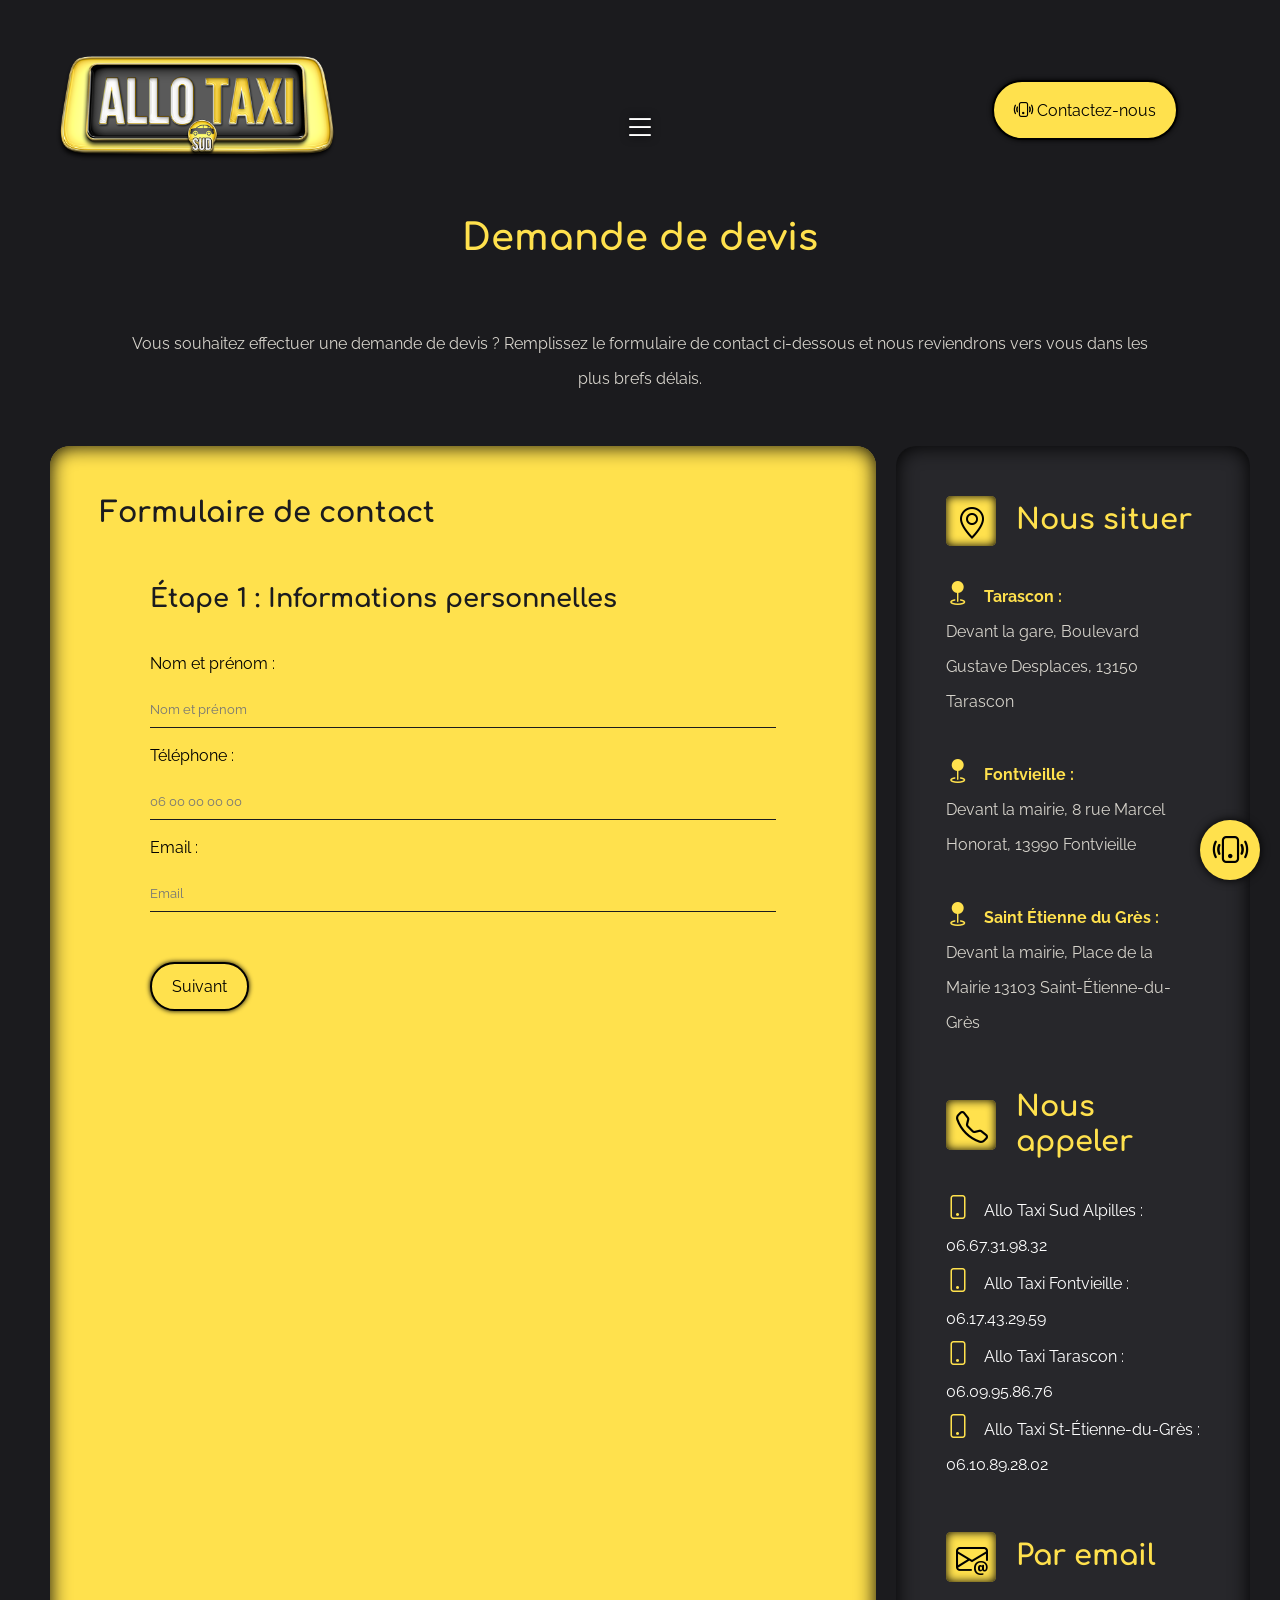
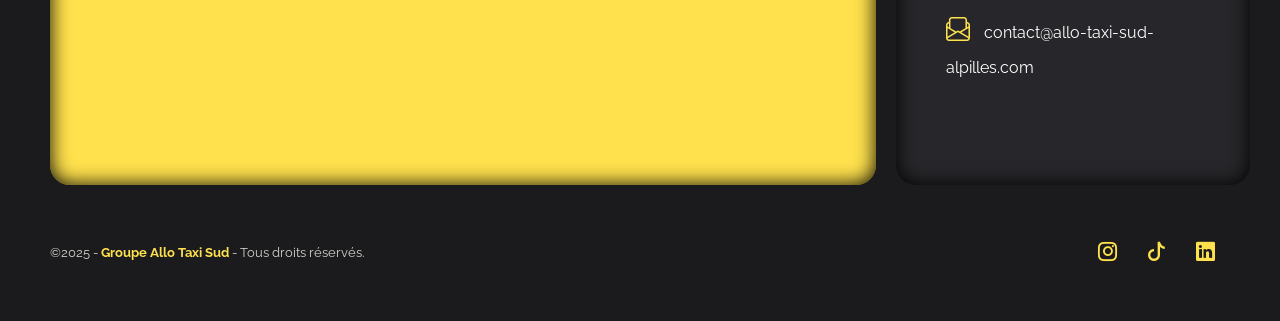
==== commit 91649e93: "add icon app" ====
--- a/demande-de-devis.html
+++ b/demande-de-devis.html
@@ -27,6 +27,15 @@
       rel="shortcut icon"
       href="./assets/images/allo-taxi-favicon.png"
       type="image/png" />
+
+    <!-- Icône pour les raccourcis sur l'écran d'accueil (Apple) -->
+    <link rel="apple-touch-icon" href="./assets/images/allo-taxi-favicon.ico" />
+
+    <!-- Icône pour Android (via Web App Manifest si PWA) -->
+    <link
+      rel="icon"
+      sizes="192x192"
+      href="./assets/images/allo-taxi-favicon.ico" />
 
     <!-- Open Graph (Facebook & LinkedIn) -->
     <meta
--- a/assets/styles/index.css
+++ b/assets/styles/index.css
@@ -194,7 +194,7 @@
 }
 header .button-header {
   display: flex;
-  justify-content: end;
+  justify-content: center;
   align-items: center;
 }
 @media screen and (max-width: 900px) {
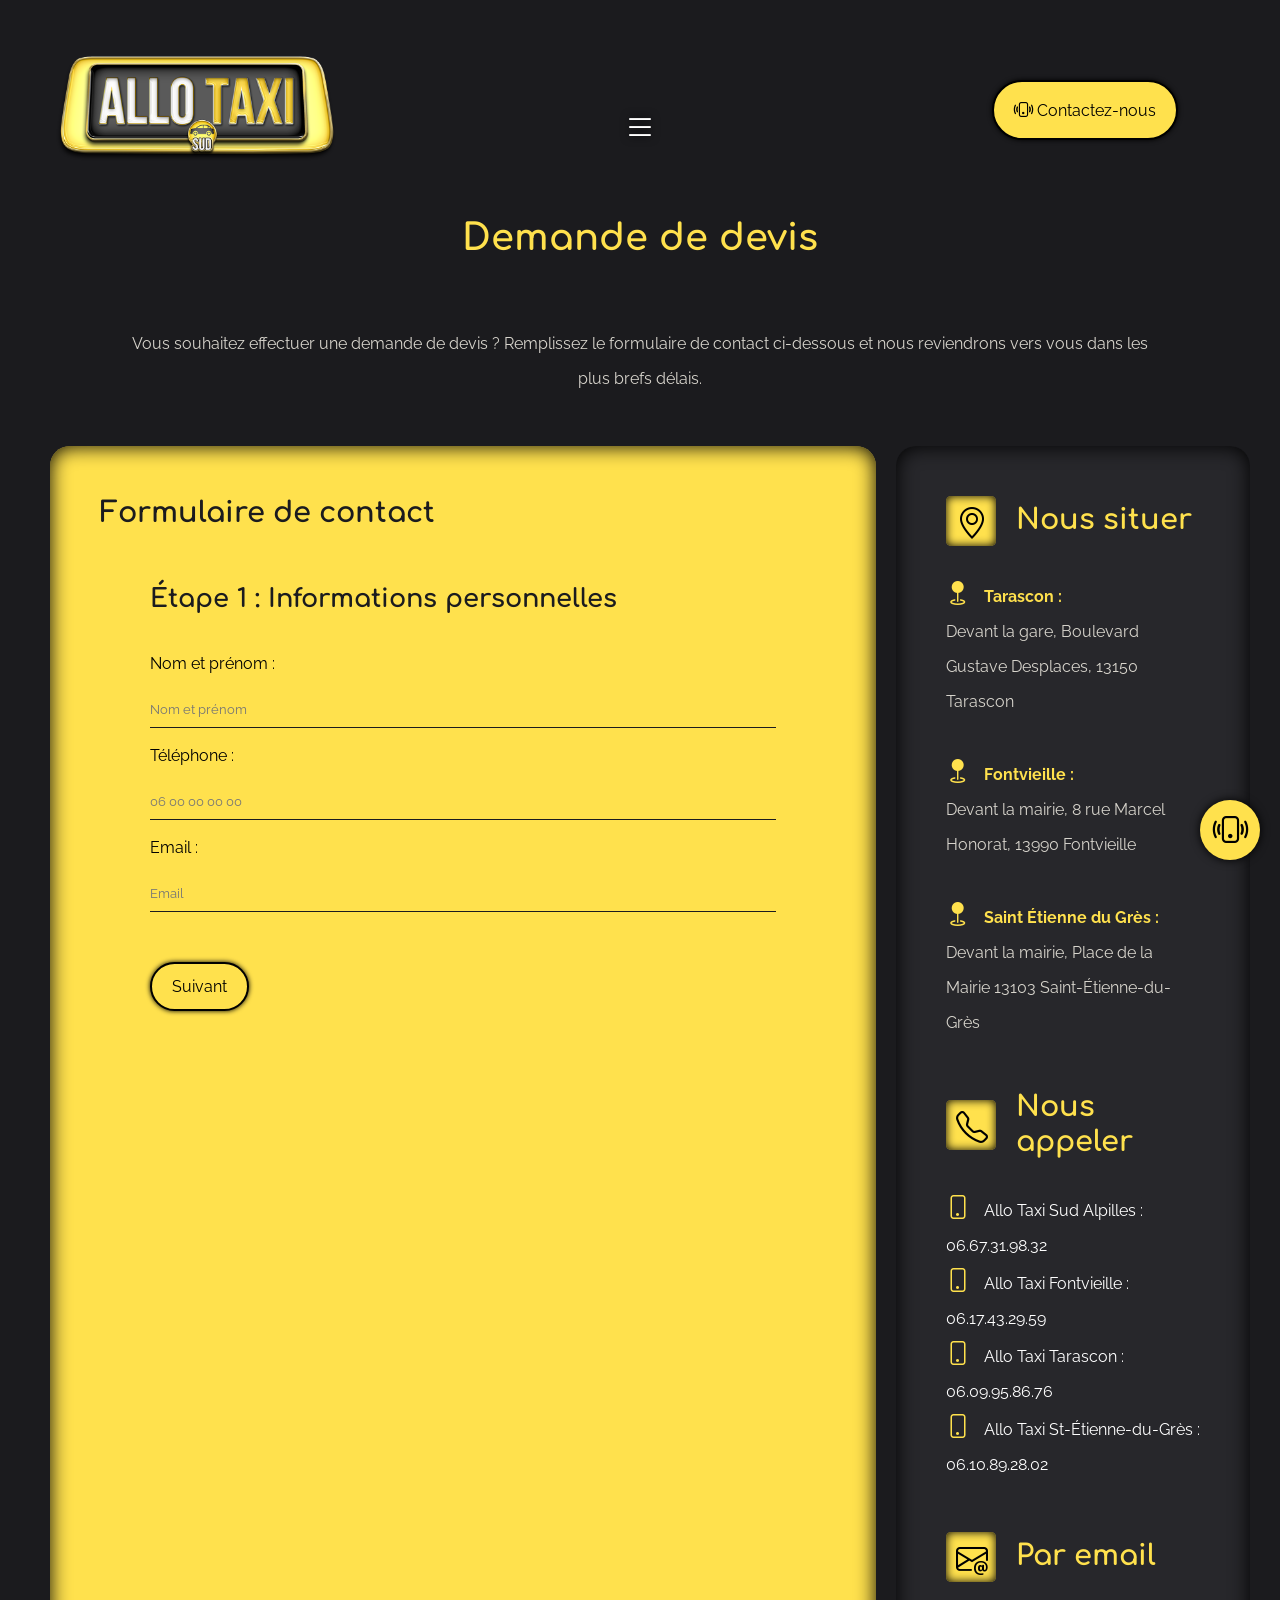
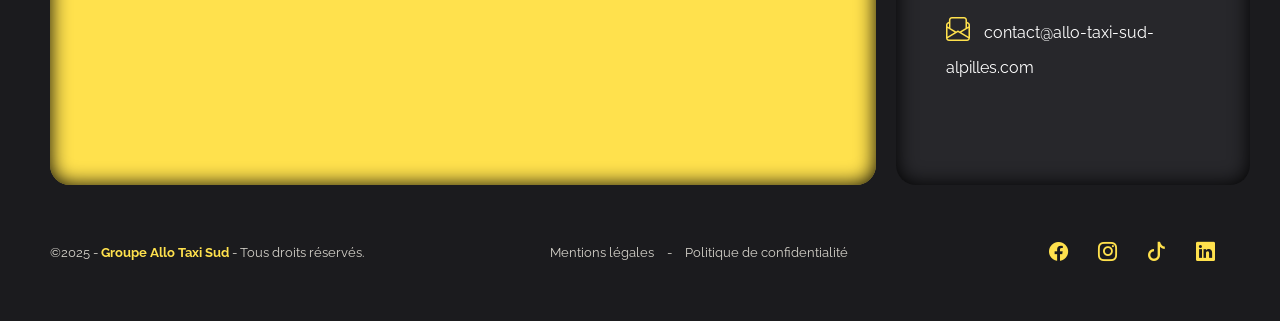
==== commit 60160d11: "correction footer" ====
--- a/demande-de-devis.html
+++ b/demande-de-devis.html
@@ -26,7 +26,7 @@
     <link
       rel="shortcut icon"
       href="./assets/images/allo-taxi-favicon.png"
-      type="image/png" />
+      type="image/ico" />
 
     <!-- Icône pour les raccourcis sur l'écran d'accueil (Apple) -->
     <link rel="apple-touch-icon" href="./assets/images/allo-taxi-favicon.ico" />
@@ -40,7 +40,7 @@
     <!-- Open Graph (Facebook & LinkedIn) -->
     <meta
       property="og:title"
-      content="Allo Taxi Sud Alpilles – Taxi 7j/7 Tarascon, Fontvieille, Saint-Étienne-du-Grès et les Alpilles" />
+      content="Allo Taxi Sud Alpilles | Taxi 7j/7 Tarascon, Fontvieille, Saint-Étienne-du-Grès et les Alpilles" />
     <meta
       property="og:description"
       content="Transport de qualité 24h/24 et 7j/7 sur réservation dans les Alpilles : Taxis, transferts aéroports, gares, tourisme, évènements, transport médical." />
@@ -50,20 +50,20 @@
       content="https://www.allo-taxi-sud-alpilles.com/demande-de-devis.html" />
     <meta
       property="og:image"
-      content="https://www.allo-taxi-sud-alpilles.com/assets/images/homepage.png" />
+      content="https://www.allo-taxi-sud-alpilles.com/assets/images/homepage.jpg" />
     <meta property="og:locale" content="fr_FR" />
 
     <!-- Twitter Card -->
     <meta name="twitter:card" content="summary_large_image" />
     <meta
       name="twitter:title"
-      content="Allo Taxi Sud Alpilles – Votre taxi de confiance 7j/7" />
+      content="Allo Taxi Sud Alpilles | Votre taxi de confiance 7j/7" />
     <meta
       name="twitter:description"
       content="Besoin d’un taxi dans les Alpilles ? Contactez Allo Taxi Sud : service de transport fiable, ponctuel et confortable." />
     <meta
       name="twitter:image"
-      content="https://www.allo-taxi-sud-alpilles.com/assets/images/homepage.png" />
+      content="https://www.allo-taxi-sud-alpilles.com/assets/images/homepage.jpg" />
 
     <!-- PWA / Apple mobile settings -->
     <meta name="apple-mobile-web-app-title" content="Allo Taxi Sud" />
@@ -388,13 +388,19 @@
           réservés.
         </p>
       </div>
+      <div class="link-legal">
+        <a href="./mentions-legales.html">Mentions légales</a> -
+        <a href="./politique-de-confidentialite.html"
+          >Politique de confidentialité</a
+        >
+      </div>
       <div class="link-social">
         <ul>
-          <!-- <li>
+          <li>
             <a href="https://www.facebook.com/allotaxisud"
               ><i class="bi bi-facebook"></i>
             </a>
-          </li> -->
+          </li>
           <li>
             <a href="https://www.instagram.com/allotaxisud"
               ><i class="bi bi-instagram"></i>
--- a/assets/styles/index.css
+++ b/assets/styles/index.css
@@ -263,6 +263,19 @@
   color: #000;
   box-shadow: inset 0 0 5px #000;
 }
+footer .link-legal {
+  font-size: 0.8rem;
+  color: #d7d4cc;
+}
+footer .link-legal a {
+  color: #d7d4cc;
+  font-size: 0.8rem;
+  margin: 0 10px;
+  transition: 0.2s ease;
+}
+footer .link-legal a:hover {
+  font-weight: bold;
+}
 
 .card,
 .card-yellow {
@@ -386,12 +399,12 @@
 }
 
 .button-call {
-  bottom: 20px;
+  bottom: 40px;
   right: 20px;
 }
 
 .button-up {
-  bottom: 20px;
+  bottom: 40px;
   right: 100px;
   display: none;
   z-index: 1000;
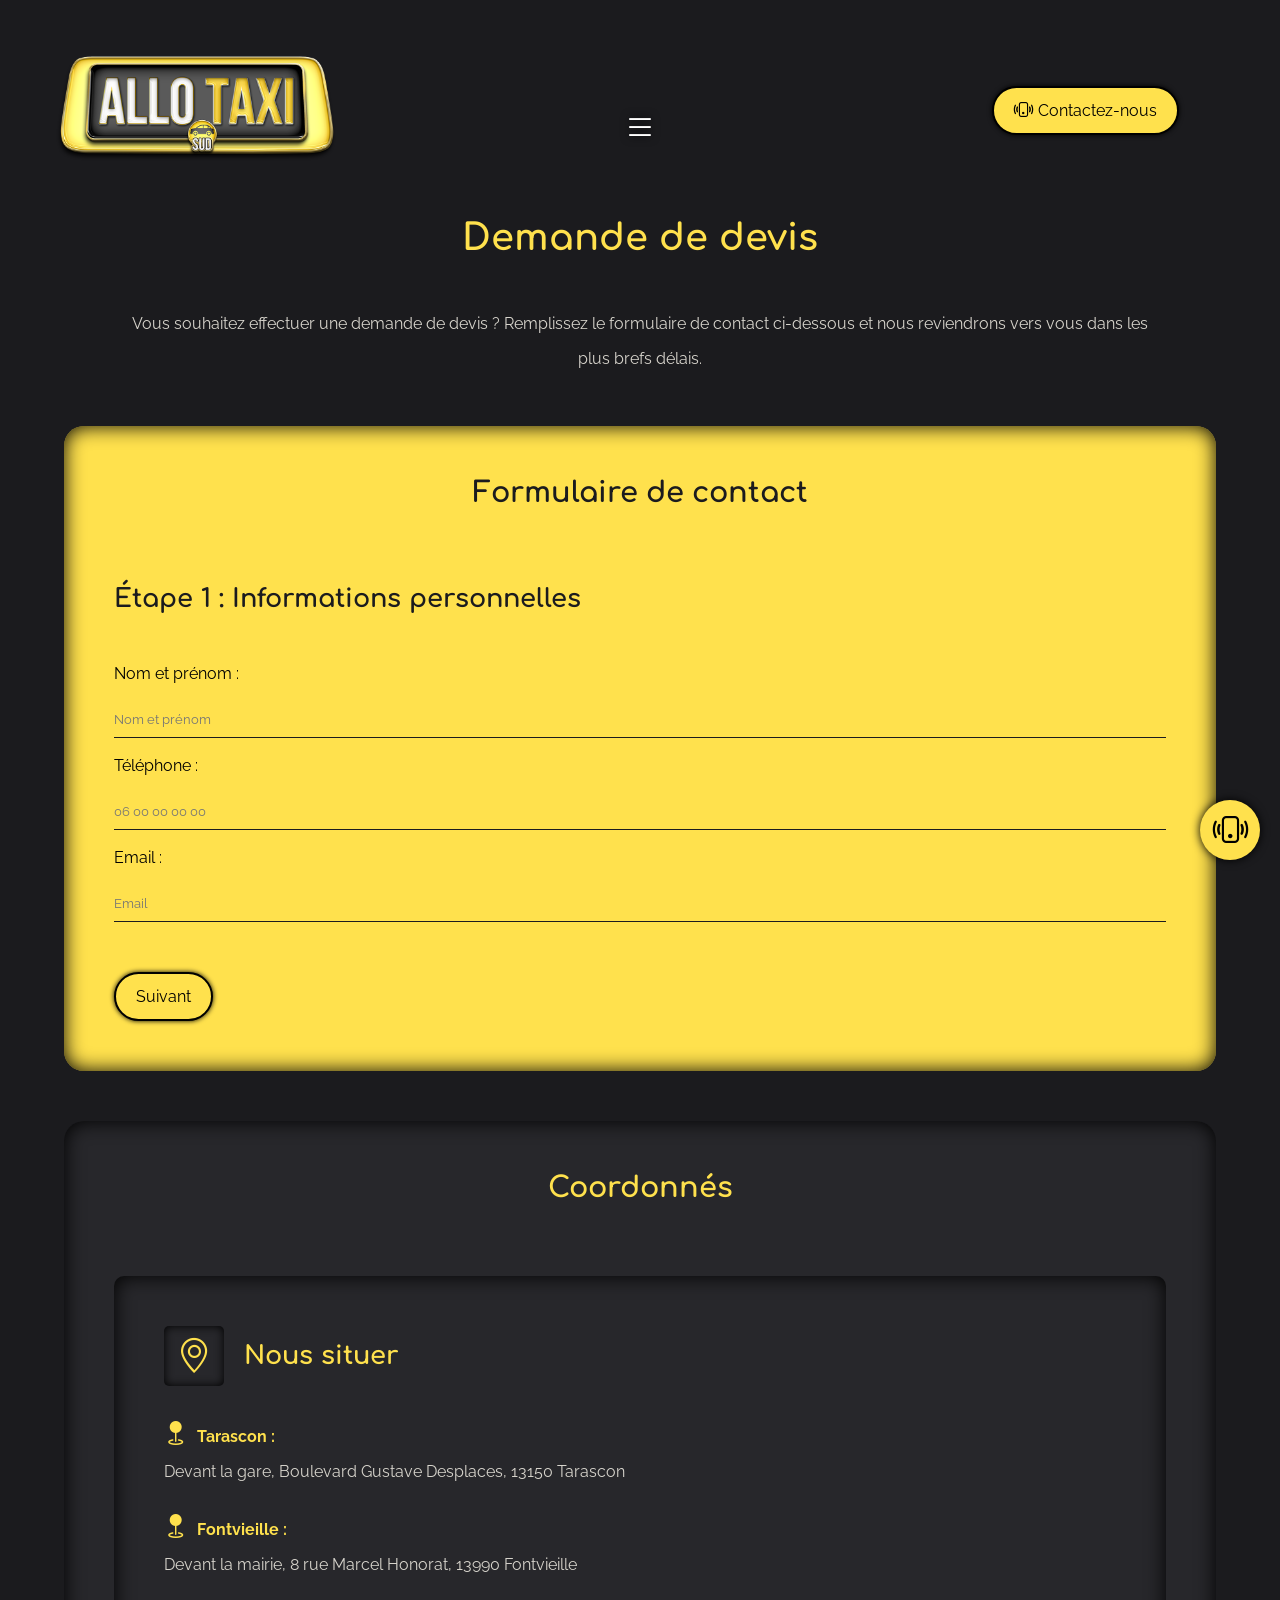
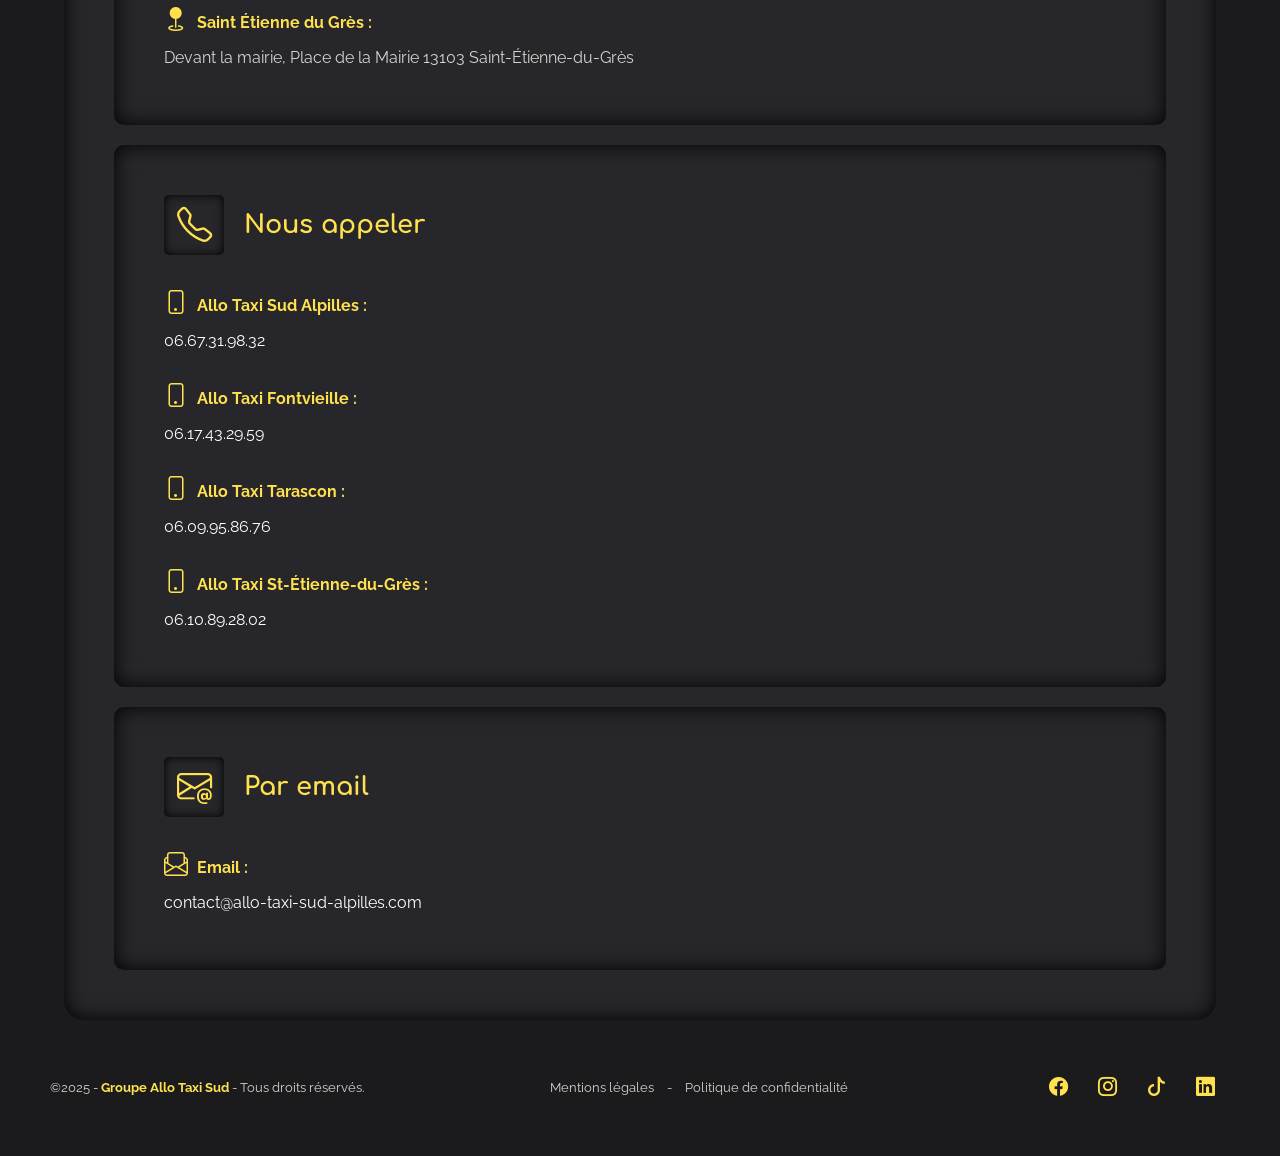
==== commit fe5d98b6: "correction responsive design" ====
--- a/demande-de-devis.html
+++ b/demande-de-devis.html
@@ -67,7 +67,7 @@
 
     <!-- PWA / Apple mobile settings -->
     <meta name="apple-mobile-web-app-title" content="Allo Taxi Sud" />
-    <meta name="apple-mobile-web-app-capable" content="yes" />
+    <meta name="mobile-web-app-capable" content="yes" />
     <meta name="theme-color" content="#1b1b1e" />
 
     <!-- Styles -->
@@ -123,205 +123,196 @@
         </p>
       </div>
 
-      <div id="demande-grid">
-        <section class="card-yellow">
-          <h2>Formulaire de contact</h2>
-          <form
-            action="https://formspree.io/f/xkgrpjwk"
-            method="POST"
-            id="multiStepForm">
-            <div class="form-step active">
-              <h3>Étape 1 : Informations personnelles</h3>
-              <label for="name">Nom et prénom : </label>
-              <input
-                type="text"
-                name="name"
-                id="name"
-                placeholder="Nom et prénom"
-                required />
-
-              <label for="telephone">Téléphone :</label>
-              <input
-                type="tel"
-                name="telephone"
-                id="telephone"
-                placeholder="06 00 00 00 00"
-                required />
-
-              <label for="email"> Email : </label>
-              <input
-                type="email"
-                name="email"
-                id="email"
-                placeholder="Email"
-                required />
-              <div class="flex-box">
-                <button type="button" class="next button-simple">
-                  Suivant
-                </button>
-              </div>
-            </div>
-
-            <div class="form-step">
-              <h3>Informations sur le trajet</h3>
-              <label for="date-depart"> Date de départ : </label>
-              <input type="date" name="date-depart" id="date-depart" required />
-
-              <label for="heure-depart">Heure de départ : </label>
-              <input
-                type="time"
-                name="heure-depart"
-                id="heure-depart"
-                required />
-
-              <label for="lieu-depart"> Lieu de départ : </label>
-              <input type="text" name="lieu-depart" id="lieu-depart" required />
-
-              <label for="lieu-destination">
-                Destination (lieu d'arrivée) :
-              </label>
-              <input
-                type="text"
-                name="lieu-destination"
-                id="lieu-destination"
-                required />
-
-              <label for="type-de-trajet"> Type de trajet : </label>
-              <select name="type-de-trajet" id="type-de-trajet" required>
-                <option value="selector" disabled selected>
-                  Sélectionner un type de trajet
-                </option>
-                <option value="aller">Aller</option>
-                <option value="retour">Aller-retour</option>
-              </select>
-
-              <label for="heure-retour">
-                Heure de retour prévue (si retour uniquement) :
-              </label>
-              <input type="time" name="heure-retour" id="heure-retour" />
-
-              <div class="flex-box">
-                <button type="button" class="prev button-simple">
-                  Précédent
-                </button>
-                <button type="button" class="next button-simple">
-                  Suivant
-                </button>
-              </div>
-            </div>
-
-            <div class="form-step">
-              <h3>Informations sur le(s) passager(s)</h3>
-              <label for="nb-passagers"> Nombre(s) de passager(s) : </label>
-              <input
-                type="number"
-                name="nb-passagers"
-                id="nb-passagers"
-                min="1"
-                max="100"
-                required />
-
-              <label for="nb-passagers-mobilite-reduite">
-                Nombre(s) de passager(s) à mobilité réduite :
-              </label>
-              <input
-                type="number"
-                name="nb-passagers-mobilite-reduite"
-                id="nb-passagers-mobilite-reduite"
-                min="0"
-                max="100"
-                required />
-
-              <label for="nb-enfants">
-                Nombre(s) d'enfant(s) de moins de 12 ans :
-              </label>
-              <input
-                type="number"
-                name="nb-enfants"
-                id="nb-enfants"
-                min="0"
-                max="100"
-                required />
-
-              <label for="nb-sieges-enfants">
-                Nombre(s) de siège(s) enfant nécessaire(s) :</label
-              >
-              <input
-                type="number"
-                name="nb-sieges-enfants"
-                id="nb-sieges-enfants"
-                min="0"
-                max="100"
-                required />
-
-              <label for="nb-bebe-enfants">
-                Nombre(s) de siège(s) bébé nécessaire(s) :
-              </label>
-              <input
-                type="number"
-                name="nb-bebe-enfants"
-                id="nb-bebe-enfants"
-                min="0"
-                max="100"
-                required />
-
-              <label for="nb-bagages"> Nombre(s) de bagage(s) : </label>
-              <input
-                type="number"
-                name="nb-bagages"
-                id="nb-bagages"
-                min="0"
-                max="100"
-                required />
-              <div class="flex-box">
-                <button type="button" class="prev button-simple">
-                  Précédent
-                </button>
-                <button type="button" class="next button-simple">
-                  Suivant
-                </button>
-              </div>
-            </div>
-
-            <div class="form-step">
-              <h3>Informations complémentaires</h3>
-              <label for="message">Précisez votre demande si besoin : </label>
-              <textarea
-                name="message"
-                id="message"
-                cols="30"
-                rows="5"
-                placeholder="Précisez votre demande si besoin..."
-                required></textarea>
-              <div class="flex-box">
-                <button type="button" class="prev button-simple">
-                  Précédent
-                </button>
-                <button type="submit" class="button-simple">
-                  Envoyer ma demande
-                </button>
-              </div>
-            </div>
-          </form>
-        </section>
-        <section class="card" id="coordonnes">
+      <section class="card-yellow form-container">
+        <h2>Formulaire de contact</h2>
+        <form
+          action="https://formspree.io/f/xkgrpjwk"
+          method="POST"
+          id="multiStepForm">
+          <div class="form-step active">
+            <h3>Étape 1 : Informations personnelles</h3>
+            <label for="name">Nom et prénom : </label>
+            <input
+              type="text"
+              name="name"
+              id="name"
+              placeholder="Nom et prénom"
+              required />
+
+            <label for="telephone">Téléphone :</label>
+            <input
+              type="tel"
+              name="telephone"
+              id="telephone"
+              placeholder="06 00 00 00 00"
+              required />
+
+            <label for="email"> Email : </label>
+            <input
+              type="email"
+              name="email"
+              id="email"
+              placeholder="Email"
+              required />
+            <div class="flex-box">
+              <button type="button" class="next button-simple">Suivant</button>
+            </div>
+          </div>
+
+          <div class="form-step">
+            <h3>Informations sur le trajet</h3>
+            <label for="date-depart"> Date de départ : </label>
+            <input type="date" name="date-depart" id="date-depart" required />
+
+            <label for="heure-depart">Heure de départ : </label>
+            <input type="time" name="heure-depart" id="heure-depart" required />
+
+            <label for="lieu-depart"> Lieu de départ : </label>
+            <input type="text" name="lieu-depart" id="lieu-depart" required />
+
+            <label for="lieu-destination">
+              Destination (lieu d'arrivée) :
+            </label>
+            <input
+              type="text"
+              name="lieu-destination"
+              id="lieu-destination"
+              required />
+
+            <label for="type-de-trajet"> Type de trajet : </label>
+            <select name="type-de-trajet" id="type-de-trajet" required>
+              <option value="selector" disabled selected>
+                Sélectionner un type de trajet
+              </option>
+              <option value="aller">Aller</option>
+              <option value="retour">Aller-retour</option>
+            </select>
+
+            <label for="heure-retour">
+              Heure de retour prévue (si retour uniquement) :
+            </label>
+            <input type="time" name="heure-retour" id="heure-retour" />
+
+            <div class="flex-box">
+              <button type="button" class="prev button-simple">
+                Précédent
+              </button>
+              <button type="button" class="next button-simple">Suivant</button>
+            </div>
+          </div>
+
+          <div class="form-step">
+            <h3>Informations sur le(s) passager(s)</h3>
+            <label for="nb-passagers"> Nombre(s) de passager(s) : </label>
+            <input
+              type="number"
+              name="nb-passagers"
+              id="nb-passagers"
+              min="1"
+              max="100"
+              required />
+
+            <label for="nb-passagers-mobilite-reduite">
+              Nombre(s) de passager(s) à mobilité réduite :
+            </label>
+            <input
+              type="number"
+              name="nb-passagers-mobilite-reduite"
+              id="nb-passagers-mobilite-reduite"
+              min="0"
+              max="100"
+              required />
+
+            <label for="nb-enfants">
+              Nombre(s) d'enfant(s) de moins de 12 ans :
+            </label>
+            <input
+              type="number"
+              name="nb-enfants"
+              id="nb-enfants"
+              min="0"
+              max="100"
+              required />
+
+            <label for="nb-sieges-enfants">
+              Nombre(s) de siège(s) enfant nécessaire(s) :</label
+            >
+            <input
+              type="number"
+              name="nb-sieges-enfants"
+              id="nb-sieges-enfants"
+              min="0"
+              max="100"
+              required />
+
+            <label for="nb-bebe-enfants">
+              Nombre(s) de siège(s) bébé nécessaire(s) :
+            </label>
+            <input
+              type="number"
+              name="nb-bebe-enfants"
+              id="nb-bebe-enfants"
+              min="0"
+              max="100"
+              required />
+
+            <label for="nb-bagages"> Nombre(s) de bagage(s) : </label>
+            <input
+              type="number"
+              name="nb-bagages"
+              id="nb-bagages"
+              min="0"
+              max="100"
+              required />
+            <div class="flex-box">
+              <button type="button" class="prev button-simple">
+                Précédent
+              </button>
+              <button type="button" class="next button-simple">Suivant</button>
+            </div>
+          </div>
+
+          <div class="form-step">
+            <h3>Informations complémentaires</h3>
+            <label for="message">Précisez votre demande si besoin : </label>
+            <textarea
+              name="message"
+              id="message"
+              cols="30"
+              rows="5"
+              placeholder="Précisez votre demande si besoin..."
+              required></textarea>
+            <div class="flex-box">
+              <button type="button" class="prev button-simple">
+                Précédent
+              </button>
+              <button type="submit" class="button-simple">
+                Envoyer ma demande
+              </button>
+            </div>
+          </div>
+        </form>
+      </section>
+      <section class="card" id="coordonnes">
+        <h2>Coordonnés</h2>
+        <div class="grid-container">
           <div class="item-contact">
             <div class="title-item">
               <i class="bi bi-geo-alt"></i>
-              <h2>Nous situer</h2>
+              <h3>Nous situer</h3>
             </div>
             <ul>
               <li>
                 <i class="bi bi-geo-fill"></i>
                 <span> Tarascon : </span><br />
                 Devant la gare, Boulevard Gustave Desplaces, 13150 Tarascon
-                <br /><br />
+                <br />
               </li>
               <li>
                 <i class="bi bi-geo-fill"></i>
                 <span> Fontvieille : </span><br />
                 Devant la mairie, 8 rue Marcel Honorat, 13990 Fontvieille
-                <br /><br />
+                <br />
               </li>
               <li>
                 <i class="bi bi-geo-fill"></i>
@@ -333,32 +324,39 @@
           <div class="item-contact">
             <div class="title-item">
               <i class="bi bi-telephone"></i>
-              <h2>Nous appeler</h2>
+              <h3>Nous appeler</h3>
             </div>
             <ul>
               <li>
                 <i class="bi bi-phone"></i>
-                <a href="tel:0667319832"
-                  >Allo Taxi Sud Alpilles : 06.67.31.98.32</a
+                <a href="tel:0667319832">
+                  <span> Allo Taxi Sud Alpilles : </span> <br />
+                  06.67.31.98.32</a
                 >
               </li>
               <li>
                 <i class="bi bi-phone"></i>
 
-                <a href="tel:0617432959"
-                  >Allo Taxi Fontvieille : 06.17.43.29.59</a
+                <a href="tel:0617432959">
+                  <span> Allo Taxi Fontvieille : </span><br />
+                  06.17.43.29.59</a
                 >
               </li>
               <li>
                 <i class="bi bi-phone"></i>
 
-                <a href="tel:0609958676">Allo Taxi Tarascon : 06.09.95.86.76</a>
+                <a href="tel:0609958676">
+                  <span> Allo Taxi Tarascon : </span>
+                  <br />
+                  06.09.95.86.76</a
+                >
               </li>
               <li>
                 <i class="bi bi-phone"></i>
 
                 <a href="tel:0610892802">
-                  Allo Taxi St-Étienne-du-Grès : 06.10.89.28.02</a
+                  <span> Allo Taxi St-Étienne-du-Grès : </span><br />
+                  06.10.89.28.02</a
                 >
               </li>
             </ul>
@@ -366,20 +364,20 @@
           <div class="item-contact">
             <div class="title-item">
               <i class="bi bi-envelope-at"></i>
-              <h2>Par email</h2>
+              <h3>Par email</h3>
             </div>
             <ul>
               <li>
                 <i class="bi bi-envelope-paper"></i>
-
+                <span>Email :</span><br />
                 <a href="mailto:contact@allo-taxi-sud-alpilles.com">
                   contact@allo-taxi-sud-alpilles.com</a
                 >
               </li>
             </ul>
           </div>
-        </section>
-      </div>
+        </div>
+      </section>
     </main>
     <footer>
       <div class="copyright">
--- a/assets/styles/index.css
+++ b/assets/styles/index.css
@@ -27,7 +27,6 @@
 h5,
 h6 {
   font-family: "comfortaa", "Trebuchet MS", "Lucida Sans Unicode", "Lucida Grande", "Lucida Sans", Arial, sans-serif;
-  margin-bottom: 20px;
 }
 
 h1 {
@@ -36,7 +35,6 @@
 
 h2 {
   font-size: 1.8rem;
-  padding-bottom: 30px;
 }
 
 h3 {
@@ -203,13 +201,14 @@
     margin-top: 30px;
   }
 }
-header .button-header button {
-  display: flex;
-  justify-content: center;
-  align-items: center;
-}
-header .button-header button a {
+header .button-header .button-link {
+  display: flex;
+  justify-content: center;
+  align-items: center;
   padding: 5px 20px;
+}
+header .button-header .button-link i {
+  margin-right: 5px;
 }
 
 footer {
@@ -219,7 +218,7 @@
   justify-content: space-between;
   align-items: center;
 }
-@media screen and (max-width: 600px) {
+@media screen and (max-width: 1100px) {
   footer {
     display: block;
     text-align: center;
@@ -228,7 +227,7 @@
 footer p {
   font-size: 0.8rem;
 }
-@media screen and (max-width: 600px) {
+@media screen and (max-width: 1100px) {
   footer p {
     padding-bottom: 30px;
   }
@@ -267,6 +266,11 @@
   font-size: 0.8rem;
   color: #d7d4cc;
 }
+@media screen and (max-width: 1100px) {
+  footer .link-legal {
+    margin-bottom: 30px;
+  }
+}
 footer .link-legal a {
   color: #d7d4cc;
   font-size: 0.8rem;
@@ -279,12 +283,27 @@
 
 .card,
 .card-yellow {
-  justify-content: center;
-  align-items: center;
-  margin: 50px;
-  padding: 50px;
+  width: 90%;
+  margin: 50px auto;
+  display: grid;
+  gap: 20px;
+  justify-content: center;
+  align-items: center;
   border-radius: 20px;
   box-shadow: inset 0 0 20px #000;
+}
+.card img,
+.card-yellow img {
+  width: 100%;
+  height: 100%;
+}
+.card h2,
+.card-yellow h2 {
+  margin-bottom: 50px;
+}
+.card h3,
+.card-yellow h3 {
+  margin-bottom: 30px;
 }
 
 .card {
@@ -320,6 +339,7 @@
 }
 
 .cta {
+  padding: 50px;
   text-align: center;
 }
 .cta p {
@@ -330,11 +350,15 @@
     margin-bottom: 30px;
   }
 }
-@media screen and (max-width: 1100px) {
-  .cta a {
-    display: block;
-    font-size: 0.9rem;
-    margin: 20px 0;
+.cta .buttons-cta {
+  display: grid;
+  grid-template-columns: 1fr 1fr;
+  gap: 20px;
+}
+@media screen and (max-width: 1100px) {
+  .cta .buttons-cta {
+    grid-template-columns: 1fr;
+    margin-bottom: 30px;
   }
 }
 
@@ -439,417 +463,40 @@
   text-align: center;
 }
 
-.home #hero,
-.home #tarifs-et-forfaits,
-.home #reservation,
-.home #nos-vehicules,
-.home #actualites-et-blog {
-  display: grid;
-  grid-template-columns: 60% 40%;
-  gap: 20px;
-  padding: 0 !important;
-}
-@media screen and (max-width: 1100px) {
-  .home #hero,
-  .home #tarifs-et-forfaits,
-  .home #reservation,
-  .home #nos-vehicules,
-  .home #actualites-et-blog {
-    grid-template-columns: 1fr;
-    text-align: center;
-  }
-}
-.home #hero .text,
-.home #tarifs-et-forfaits .text,
-.home #reservation .text,
-.home #nos-vehicules .text,
-.home #actualites-et-blog .text {
+#home #a-propos .grid-container {
+  grid-template-columns: repeat(3, 1fr);
+}
+#home #a-propos .grid-container .grid-item {
+  text-align: center;
+}
+#home #a-propos .grid-container .grid-item span {
+  display: flex;
+  justify-content: center;
+  align-items: center;
+  color: #ffe14d;
+  font-size: 1.8rem;
+  padding: 20px;
+  width: 100px;
+  height: 100px;
+  margin: 0 auto 40px;
+  border-radius: 5px;
+  box-shadow: inset 0 0 10px #000;
+}
+#home #a-propos .presentation {
+  margin-top: 50px;
+}
+
+#home #actualites-et-blog .text {
   padding: 50px;
 }
-.home #hero .text p,
-.home #tarifs-et-forfaits .text p,
-.home #reservation .text p,
-.home #nos-vehicules .text p,
-.home #actualites-et-blog .text p {
-  padding-bottom: 30px;
-}
-.home #hero img,
-.home #tarifs-et-forfaits img,
-.home #reservation img,
-.home #nos-vehicules img,
-.home #actualites-et-blog img {
-  width: 100%;
-  height: 100%;
-  border-radius: 0 10px 10px 0;
-}
-@media screen and (max-width: 1100px) {
-  .home #hero img,
-  .home #tarifs-et-forfaits img,
-  .home #reservation img,
-  .home #nos-vehicules img,
-  .home #actualites-et-blog img {
-    border-radius: 0 0 10px 10px;
-  }
-}
-.home #hero h2 {
-  padding-bottom: 0;
-}
-.home #hero a {
-  text-align: center;
-}
-@media screen and (max-width: 1100px) {
-  .home #hero a {
-    display: block;
-  }
-}
-.home #hero a:nth-of-type(2) {
-  margin-top: 20px;
-}
-@media screen and (max-width: 1100px) {
-  .home #hero img {
-    width: 95%;
-    margin: 0 auto;
-  }
-}
-@media screen and (max-width: 1100px) {
-  .home #services {
-    padding: 50px 20px;
-  }
-}
-@media screen and (max-width: 1100px) {
-  .home #services h2 {
-    text-align: center;
-  }
-}
-.home #services .services-grid {
-  display: grid;
-  grid-template-columns: repeat(4, 1fr);
-  gap: 20px;
-}
-@media screen and (max-width: 1100px) {
-  .home #services .services-grid {
-    grid-template-columns: 1fr;
-    text-align: center;
-  }
-}
-.home #services .services-grid .service-item {
-  display: flex;
-  flex-direction: column;
-  justify-content: center;
-  align-items: center;
-  padding: 30px;
-  border-radius: 10px;
-  box-shadow: inset 0 0 20px #000;
-  text-align: center;
-}
-.home #services .services-grid .service-item i {
-  padding-bottom: 20px;
-  color: #ffe14d;
-  font-size: 2.2rem;
-}
-@media screen and (max-width: 1100px) {
-  .home #tarifs-et-forfaits img {
-    width: 86%;
-    margin: 0 auto;
-  }
-}
-.home #tarifs-et-forfaits .grid-tarif {
-  display: grid;
-  grid-template-columns: repeat(2, 1fr);
-  gap: 20px;
-}
-@media screen and (max-width: 1100px) {
-  .home #tarifs-et-forfaits .grid-tarif {
-    grid-template-columns: 1fr;
-    text-align: center;
-  }
-}
-.home #tarifs-et-forfaits .grid-tarif div {
-  display: flex;
-  flex-direction: column;
-  align-items: center;
-  padding: 30px;
-  border-radius: 10px;
-  box-shadow: inset 0 0 20px #000;
-  text-align: left;
-}
-@media screen and (max-width: 1100px) {
-  .home #tarifs-et-forfaits .grid-tarif div {
-    text-align: center;
-  }
-}
-.home #tarifs-et-forfaits .grid-tarif div h3 {
-  color: #fff;
-}
-.home #tarifs-et-forfaits .grid-tarif div p {
-  padding-bottom: 0;
-}
-@media screen and (max-width: 1100px) {
-  .home #tarifs-et-forfaits .grid-tarif div p {
-    text-align: center;
-  }
-}
-.home #reservation {
-  grid-template-columns: 40% 60% !important;
-}
-@media screen and (max-width: 1100px) {
-  .home #reservation {
-    display: flex;
-    grid-template-columns: 1fr !important;
-    flex-direction: column-reverse;
-    text-align: center;
-  }
-}
-@media screen and (max-width: 1100px) {
-  .home #reservation h2 {
-    text-align: center;
-    padding: 0 20px;
-  }
-}
-.home #reservation img {
-  border-radius: 10px 0 0 10px;
-}
-@media screen and (max-width: 1100px) {
-  .home #reservation img {
-    border-radius: 0 0 10px 10px;
-  }
-}
-.home #reservation .grid-reservation div {
-  padding: 20px 20px 0;
-  margin: 20px 0;
-  border-left: 10px solid #1b1b1e;
-  border-radius: 0;
-}
-.home #reservation .grid-reservation div:nth-child(2) {
-  margin-left: 40px;
-}
-.home #reservation .grid-reservation div:nth-child(3) {
-  margin-left: 80px;
-}
-@media screen and (max-width: 1100px) {
-  .home #a-propos h2 {
-    text-align: center;
-  }
-}
-@media screen and (max-width: 1100px) {
-  .home #a-propos {
-    padding: 50px 20px;
-  }
-}
-.home #a-propos .grid-a-propos {
-  display: grid;
-  grid-template-columns: repeat(3, 1fr);
-  gap: 20px;
-}
-@media screen and (max-width: 1100px) {
-  .home #a-propos .grid-a-propos {
-    grid-template-columns: 1fr;
-    text-align: center;
-  }
-}
-@media screen and (max-width: 1100px) {
-  .home #a-propos .grid-a-propos h2 {
-    text-align: center;
-  }
-}
-.home #a-propos .grid-a-propos .item-text {
-  display: flex;
-  flex-direction: column;
-  justify-content: center;
-  align-items: center;
-  padding: 30px;
-  border-radius: 10px;
-  box-shadow: inset 0 0 20px #000;
-  text-align: center;
-}
-.home #a-propos .grid-a-propos .item-text span {
-  padding: 30px;
-  margin-bottom: 30px;
-  border-radius: 50%;
-  background: #1b1b1e;
-  width: 150px;
-  height: 150px;
-  display: flex;
-  justify-content: center;
-  align-items: center;
-  color: #ffe14d;
-  font-size: 3rem;
-  box-shadow: 0 0 10px #000;
-}
-.home #a-propos .text p {
-  margin-top: 50px;
-  text-align: justify;
-}
-@media screen and (max-width: 1100px) {
-  .home #a-propos .text p {
-    text-align: center;
-  }
-}
-@media screen and (max-width: 1100px) {
-  .home #zones h2 {
-    text-align: center;
-  }
-}
-.home #zones i {
-  display: none;
-}
-@media screen and (max-width: 1100px) {
-  .home #zones i {
-    display: block;
-    color: #ffe14d;
-    background: #1b1b1e;
-    width: 70px;
-    height: 70px;
-    margin: 0 auto;
-    padding: 20px;
-    display: flex;
-    justify-content: center;
-    align-items: center;
-    border-radius: 50%;
-    font-size: 2.2rem;
-    margin-bottom: 20px;
-    box-shadow: 0 0 10px #1b1b1e;
-  }
-}
-.home #zones .grid-zone {
-  display: grid;
-  grid-template-columns: repeat(2, 1fr);
-}
-@media screen and (max-width: 1100px) {
-  .home #zones .grid-zone {
-    grid-template-columns: 1fr;
-    text-align: center;
-  }
-  .home #zones .grid-zone img {
-    display: none;
-  }
-  .home #zones .grid-zone p {
-    padding-bottom: 30px;
-  }
-}
-.home #zones .grid-zone .zone-item {
-  display: grid;
-  grid-template-columns: repeat(2, 1fr);
-  justify-content: center;
-  align-items: center;
-}
-@media screen and (max-width: 1100px) {
-  .home #zones .grid-zone .zone-item {
-    grid-template-columns: 1fr;
-    text-align: center;
-  }
-}
-.home #nos-vehicules {
-  grid-template-columns: 40% 60%;
-  padding: 0 !important;
-}
-@media screen and (max-width: 1100px) {
-  .home #nos-vehicules {
-    grid-template-columns: 1fr;
-    text-align: center;
-  }
-}
-.home #nos-vehicules img {
-  border-radius: 10px 0 0 10px;
-}
-@media screen and (max-width: 1100px) {
-  .home #nos-vehicules img {
-    border-radius: 10px 10px 0 0;
-    width: 80%;
-    margin: 0 auto;
-  }
-}
-.home #nos-vehicules #grid-auto {
-  padding: 50px;
-}
-.home #nos-vehicules #grid-auto #item-auto {
-  display: grid;
-  grid-template-columns: 1fr 5fr;
-  justify-content: center;
-  align-items: center;
-}
-@media screen and (max-width: 1100px) {
-  .home #nos-vehicules #grid-auto #item-auto {
-    margin-bottom: 20px;
-  }
-}
-.home #nos-vehicules #grid-auto #item-auto .ico-auto {
-  width: 100px;
-  height: 150px;
-  display: flex;
-  justify-content: center;
-  align-items: center;
-  -webkit-clip-path: polygon(50% 20%, 100% 0, 100% 80%, 50% 100%, 0 80%, 0 0);
-          clip-path: polygon(50% 20%, 100% 0, 100% 80%, 50% 100%, 0 80%, 0 0);
-  background: #1b1b1e;
-}
-.home #nos-vehicules #grid-auto #item-auto .ico-auto i {
-  font-size: 2.2rem;
-}
-.home #temoignages {
-  padding: 50px 20px;
-}
-@media screen and (max-width: 1100px) {
-  .home #temoignages h2 {
-    text-align: center;
-  }
-}
-.home #temoignages .clients-grid {
-  display: grid;
-  grid-template-columns: repeat(3, 1fr);
-  gap: 20px;
-}
-@media screen and (max-width: 1100px) {
-  .home #temoignages .clients-grid {
-    grid-template-columns: 1fr;
-    text-align: center;
-  }
-}
-.home #temoignages .clients-grid .client-item {
-  box-shadow: inset 0 0 20px #000;
-  padding: 20px;
-  border-radius: 10px;
-}
-.home #temoignages .clients-grid .client-item img {
-  width: 100%;
-  border-radius: 10px;
-  margin-bottom: 20px;
-}
-.home #temoignages .clients-grid .client-item h3,
-.home #temoignages .clients-grid .client-item p {
-  text-align: center;
-}
-.home #actualites-et-blog {
-  grid-template-columns: 40% 60%;
-  padding: 0 !important;
-}
-@media screen and (max-width: 1100px) {
-  .home #actualites-et-blog {
-    grid-template-columns: 1fr;
-    text-align: center;
-    display: flex;
-    flex-direction: column-reverse;
-  }
-}
-.home #actualites-et-blog img {
-  border-radius: 10px 0 0 10px;
-}
-@media screen and (max-width: 1100px) {
-  .home #actualites-et-blog img {
-    border-radius: 0 0 10px 10px;
-  }
-}
-.home #actualites-et-blog .text-actus {
-  padding: 50px;
-}
-.home #actualites-et-blog .text-actus .actu-item {
+#home #actualites-et-blog .text .actu-item {
   display: grid;
   grid-template-columns: 10% 80%;
   gap: 20px;
   margin-top: 50px;
   position: relative;
 }
-.home #actualites-et-blog .text-actus .actu-item i {
+#home #actualites-et-blog .text .actu-item i {
   background: #1b1b1e;
   width: 40px;
   height: 40px;
@@ -860,17 +507,17 @@
   font-size: 1.3rem;
   box-shadow: 0 0 5px #000;
 }
-.home #actualites-et-blog .text-actus .actu-item i:after {
+#home #actualites-et-blog .text .actu-item i:after {
   content: "";
   top: 40px;
   height: 100%;
   position: absolute;
   border-left: 3px solid #1b1b1e;
 }
-.home #actualites-et-blog .text-actus .actu-item h3 {
+#home #actualites-et-blog .text .actu-item h3 {
   position: relative;
 }
-.home #actualites-et-blog .text-actus .actu-item h3:after {
+#home #actualites-et-blog .text .actu-item h3:after {
   content: "";
   top: 50%;
   left: -50px;
@@ -880,195 +527,393 @@
   border-top: 3px solid #1b1b1e;
 }
 @media screen and (max-width: 1100px) {
-  .home #actualites-et-blog .text-actus .actu-item h3:after {
+  #home #actualites-et-blog .text .actu-item h3:after {
     display: none;
   }
 }
-.home #faq h2 {
+
+@media screen and (max-width: 1100px) {
+  #faq {
+    text-align: left !important;
+  }
+}
+#faq h2 {
   padding: 0 !important;
 }
-.home #faq .question {
+#faq .question {
   cursor: pointer;
   transition: 0.2s ease;
 }
-.home #faq .question:hover {
+#faq .question:hover {
   font-weight: bold;
 }
-.home #faq .reponse {
+#faq .reponse {
   display: none;
   padding-left: 20px;
   border-left: 1px solid #fff;
   padding-bottom: 20px;
 }
-.home #faq .reponse p {
+#faq .reponse p {
   color: #27272b;
 }
-.home #faq .reponse ul li {
+#faq .reponse ul li {
   list-style-position: inside;
   color: #27272b;
 }
-.home #faq .reponse a {
+#faq .reponse a {
   font-weight: bold;
 }
 
-#demande-de-devis #demande-grid {
-  display: grid;
-  grid-template-columns: 70% 30%;
-  margin: 50px;
+#home #hero h1 {
+  margin-bottom: 50px;
+}
+#home #hero p {
+  margin-bottom: 50px;
+}
+@media screen and (max-width: 1100px) {
+  #home #hero a {
+    display: block;
+  }
+  #home #hero a:last-of-type {
+    margin-top: 20px;
+  }
+}
+
+#home #nos-vehicules .grid-item-vehicules {
+  display: grid;
+  grid-template-columns: 1fr 5fr;
+  justify-content: center;
+  align-items: top;
   gap: 20px;
 }
 @media screen and (max-width: 1100px) {
-  #demande-de-devis #demande-grid {
-    grid-template-columns: 1fr;
-    margin: 10px;
-  }
-}
-#demande-de-devis #demande-grid section {
-  margin: 0 !important;
-}
-#demande-de-devis form {
-  padding: 0 50px 20px;
+  #home #nos-vehicules .grid-item-vehicules {
+    margin-bottom: 10%;
+  }
+}
+#home #nos-vehicules .grid-item-vehicules h3 {
+  margin-bottom: 10px;
+}
+#home #nos-vehicules .grid-item-vehicules .ico-auto {
+  width: 100px;
+  height: 150px;
+  display: flex;
+  justify-content: center;
+  align-items: center;
+  -webkit-clip-path: polygon(50% 20%, 100% 0, 100% 80%, 50% 100%, 0 80%, 0 0);
+          clip-path: polygon(50% 20%, 100% 0, 100% 80%, 50% 100%, 0 80%, 0 0);
+  background: #1b1b1e;
+}
+@media screen and (max-width: 1100px) {
+  #home #nos-vehicules .grid-item-vehicules .ico-auto {
+    width: 50px;
+    height: 75px;
+  }
+}
+#home #nos-vehicules .grid-item-vehicules .ico-auto i {
+  font-size: 2.2rem;
+  color: #ffe14d;
+}
+
+@media screen and (max-width: 1100px) {
+  #home #reservation {
+    display: flex;
+    flex-direction: column-reverse;
+  }
+}
+#home #reservation .grid-item-reservation {
+  border-left: 10px solid #1b1b1e;
+  padding-left: 20px;
+}
+#home #reservation .grid-item-reservation:nth-of-type(2) {
+  margin-left: 40px;
+}
+@media screen and (max-width: 1100px) {
+  #home #reservation .grid-item-reservation:nth-of-type(2) {
+    margin-left: 0;
+  }
+}
+#home #reservation .grid-item-reservation:nth-of-type(3) {
+  margin-left: 80px;
+}
+@media screen and (max-width: 1100px) {
+  #home #reservation .grid-item-reservation:nth-of-type(3) {
+    margin-left: 0;
+  }
+}
+
+#home #services .grid-container {
+  grid-template-columns: repeat(4, 1fr);
+}
+#home #services .grid-container .grid-item {
+  text-align: center;
+}
+#home #services .grid-container .grid-item i {
+  display: flex;
+  justify-content: center;
+  align-items: center;
+  margin: 0 auto 40px;
+  color: #ffe14d;
+  font-size: 2.2rem;
+  padding: 20px;
+  width: 100px;
+  height: 100px;
+  border-radius: 5px;
+  box-shadow: inset 0 0 10px #000;
+}
+
+#home #tarifs-et-forfaits .grid-container {
+  grid-template-columns: repeat(2, 1fr);
+}
+
+#home #temoignages .grid-container {
+  grid-template-columns: repeat(3, 1fr);
+}
+#home #temoignages .grid-container .grid-item {
+  padding: 20px;
+}
+#home #temoignages .grid-container h3,
+#home #temoignages .grid-container p {
+  text-align: center;
+}
+#home #temoignages .grid-container img {
+  width: 100%;
+  height: 250px;
   border-radius: 10px;
-}
-@media screen and (max-width: 1100px) {
-  #demande-de-devis form {
-    padding: 0 20px;
-    text-align: center;
-  }
-}
-#demande-de-devis form .form-step {
+  margin-bottom: 20px;
+}
+
+#home #zones .grid-zones {
+  display: grid;
+  grid-template-columns: 1fr 1fr;
+  align-items: center;
+}
+@media screen and (max-width: 1100px) {
+  #home #zones .grid-zones {
+    grid-template-columns: 1fr !important;
+  }
+  #home #zones .grid-zones img {
+    display: none;
+  }
+}
+#home #zones .grid-zones .grid-item-zones {
+  display: grid;
+  align-items: center;
+  justify-content: center;
+}
+#home #zones .grid-zones .grid-item-zones h3 {
+  margin-bottom: 10px;
+}
+#home #zones .grid-zones .grid-item-zones i {
   display: none;
-}
-#demande-de-devis form .form-step.active {
+  color: #000;
+  font-size: 2.2rem;
+  margin: 30px auto;
+}
+@media screen and (max-width: 1100px) {
+  #home #zones .grid-zones .grid-item-zones i {
+    display: block;
+  }
+}
+@media screen and (max-width: 1100px) {
+  #home #zones .grid-zones .right-item,
+  #home #zones .grid-zones .left-item {
+    grid-template-columns: 1fr !important;
+  }
+}
+#home #zones .grid-zones .right-item {
+  grid-template-columns: 4fr 2fr;
+}
+#home #zones .grid-zones .left-item {
+  grid-template-columns: 2fr 4fr;
+}
+
+#home section {
+  display: grid;
+}
+@media screen and (max-width: 1100px) {
+  #home section {
+    grid-template-columns: 1fr !important;
+    text-align: center !important;
+  }
+  #home section img {
+    border-radius: 10px !important;
+  }
+}
+#home section .text {
+  padding: 50px;
+}
+#home section .grid-container {
+  display: grid;
+  gap: 20px;
+}
+@media screen and (max-width: 1100px) {
+  #home section .grid-container {
+    grid-template-columns: 1fr !important;
+  }
+}
+#home section .grid-container .grid-item {
+  border-radius: 10px;
+  box-shadow: inset 0 0 20px #000;
+  padding: 50px 20px;
+}
+#home #hero,
+#home #tarifs-et-forfaits {
+  grid-template-columns: 60% 40%;
+}
+#home #hero img,
+#home #tarifs-et-forfaits img {
+  border-radius: 0 10px 10px 0;
+}
+#home #reservation,
+#home #nos-vehicules,
+#home #actualites-et-blog {
+  grid-template-columns: 40% 60%;
+}
+#home #reservation img,
+#home #nos-vehicules img,
+#home #actualites-et-blog img {
+  border-radius: 10px 0 0 10px;
+}
+#home #services,
+#home #a-propos,
+#home #zones,
+#home #temoignages,
+#home #faq {
+  grid-template-columns: 1fr;
+}
+
+#demande-de-devis .form-container {
+  padding: 50px;
+  display: flex;
+  flex-direction: column;
+}
+#demande-de-devis .form-container form {
+  width: 100%;
+  border-radius: 10px;
+  justify-content: start !important;
+  align-items: start !important;
+}
+#demande-de-devis .form-container form .form-step {
+  display: none;
+}
+#demande-de-devis .form-container form .form-step.active {
   display: block;
 }
-#demande-de-devis form label {
+#demande-de-devis .form-container form label {
   width: 100%;
   color: #000;
   display: block;
   padding: 10px 0;
 }
-@media screen and (max-width: 1100px) {
-  #demande-de-devis form label {
-    padding: 20px 0 10px;
-  }
-}
-#demande-de-devis form input,
-#demande-de-devis form select,
-#demande-de-devis form textarea {
+#demande-de-devis .form-container form input,
+#demande-de-devis .form-container form select,
+#demande-de-devis .form-container form textarea {
   border-radius: 0px;
   background: none;
   transition: 0.2s ease;
 }
-#demande-de-devis form input:hover, #demande-de-devis form input:focus, #demande-de-devis form input:active,
-#demande-de-devis form select:hover,
-#demande-de-devis form select:focus,
-#demande-de-devis form select:active,
-#demande-de-devis form textarea:hover,
-#demande-de-devis form textarea:focus,
-#demande-de-devis form textarea:active {
+#demande-de-devis .form-container form input:hover, #demande-de-devis .form-container form input:focus, #demande-de-devis .form-container form input:active,
+#demande-de-devis .form-container form select:hover,
+#demande-de-devis .form-container form select:focus,
+#demande-de-devis .form-container form select:active,
+#demande-de-devis .form-container form textarea:hover,
+#demande-de-devis .form-container form textarea:focus,
+#demande-de-devis .form-container form textarea:active {
   outline: none;
 }
-#demande-de-devis form input,
-#demande-de-devis form select {
+#demande-de-devis .form-container form input,
+#demande-de-devis .form-container form select {
   width: 100%;
   border-bottom: 1px solid #1b1b1e;
   border-top: none;
   border-left: none;
   border-right: none;
 }
-#demande-de-devis form input:hover, #demande-de-devis form input:focus, #demande-de-devis form input:active,
-#demande-de-devis form select:hover,
-#demande-de-devis form select:focus,
-#demande-de-devis form select:active {
+#demande-de-devis .form-container form input:hover, #demande-de-devis .form-container form input:focus, #demande-de-devis .form-container form input:active,
+#demande-de-devis .form-container form select:hover,
+#demande-de-devis .form-container form select:focus,
+#demande-de-devis .form-container form select:active {
   border-bottom: 2px solid #000;
 }
-#demande-de-devis form select {
+#demande-de-devis .form-container form select {
   padding: 10px;
 }
-#demande-de-devis form textarea {
+#demande-de-devis .form-container form textarea {
   display: block;
   padding: 0 10px;
   border: 1px solid #1b1b1e;
   border-radius: 5px;
   width: 100%;
 }
-#demande-de-devis form .flex-box {
+#demande-de-devis .form-container form .flex-box {
   display: flex;
   justify-content: space-between;
 }
-#demande-de-devis form .flex-box button {
+#demande-de-devis .form-container form .flex-box button {
   margin-top: 50px;
   padding: 5px 20px;
 }
-#demande-de-devis #coordonnes .item-contact {
-  margin-bottom: 50px;
-}
-#demande-de-devis #coordonnes .item-contact .title-item {
-  display: grid;
-  grid-template-columns: 50px 80%;
-  align-items: center;
+
+#demande-de-devis #coordonnes {
+  padding: 50px;
+  display: flex;
+  flex-direction: column;
+}
+#demande-de-devis #coordonnes .grid-container {
+  display: grid;
   gap: 20px;
+  width: 100%;
+}
+#demande-de-devis #coordonnes .grid-container .item-contact {
+  display: flex;
+  flex-direction: column;
+  width: 100%;
+  box-shadow: inset 0 0 20px #000;
+  padding: 50px;
+  border-radius: 10px;
+}
+#demande-de-devis #coordonnes .grid-container .item-contact .title-item {
+  display: flex;
+  align-items: center;
+  gap: 20px;
+}
+@media screen and (max-width: 1100px) {
+  #demande-de-devis #coordonnes .grid-container .item-contact .title-item {
+    display: block;
+  }
+}
+#demande-de-devis #coordonnes .grid-container .item-contact .title-item i {
+  display: flex;
+  justify-content: center;
+  align-items: center;
   margin-bottom: 30px;
-}
-#demande-de-devis #coordonnes .item-contact .title-item i {
-  width: 50px;
-  height: 50px;
-  background: #ffe14d;
-  font-size: 2rem;
-  color: #000;
-  padding: 10px;
+  color: #ffe14d;
+  font-size: 2.2rem;
+  width: 60px;
+  height: 60px;
   border-radius: 5px;
   box-shadow: inset 0 0 10px #000;
 }
-#demande-de-devis #coordonnes .item-contact .title-item h2 {
-  margin: 0 !important;
-  padding: 0 !important;
-}
-#demande-de-devis #coordonnes .item-contact ul li {
+#demande-de-devis #coordonnes .grid-container .item-contact ul li {
   list-style: none;
-}
-#demande-de-devis #coordonnes .item-contact ul li i {
+  padding-bottom: 20px;
+}
+#demande-de-devis #coordonnes .grid-container .item-contact ul li:last-of-type {
+  padding-bottom: 0;
+}
+#demande-de-devis #coordonnes .grid-container .item-contact ul li i {
   font-size: 1.5rem;
   color: #ffe14d;
-  margin-right: 10px;
-}
-#demande-de-devis #coordonnes .item-contact ul li span {
+  margin-right: 5px;
+}
+#demande-de-devis #coordonnes .grid-container .item-contact ul li span {
   color: #ffe14d;
   font-weight: bold;
 }
 
-.articles .menu-villes {
-  padding: 20px;
-}
-.articles .menu-villes ul {
-  display: flex;
-  justify-content: center;
-  align-items: center;
-}
-@media screen and (max-width: 1100px) {
-  .articles .menu-villes ul {
-    display: block;
-  }
-}
-.articles .menu-villes ul li {
-  list-style: none;
-}
-@media screen and (max-width: 1100px) {
-  .articles .menu-villes ul li {
-    margin: 10px;
-    text-align: center;
-  }
-}
-.articles .menu-villes ul li a {
-  padding: 10px 20px;
-  margin: 0 10px;
-}
-@media screen and (max-width: 1100px) {
-  .articles .menu-villes ul li a {
-    font-size: 0.9rem;
-    text-align: center;
-  }
+.articles .card {
+  padding: 50px;
 }
 .articles ul li {
   list-style-position: inside;
@@ -1093,6 +938,7 @@
     text-align: left;
   }
 }
+
 .articles .grid-events {
   display: grid;
   grid-template-columns: 1fr;
@@ -1107,4 +953,28 @@
   align-items: center;
   flex-direction: column;
   text-align: center;
+}
+
+.articles .menu-villes {
+  padding: 20px;
+}
+.articles .menu-villes ul {
+  display: flex;
+  flex-wrap: wrap;
+  justify-content: center;
+  align-items: center;
+}
+.articles .menu-villes ul li {
+  list-style: none;
+  margin: 10px;
+  text-align: center;
+}
+.articles .menu-villes ul li a {
+  padding: 10px 20px;
+  margin: 0 10px;
+  font-size: 0.9rem;
+}
+
+#legal .card {
+  padding: 50px;
 }/*# sourceMappingURL=index.css.map */
